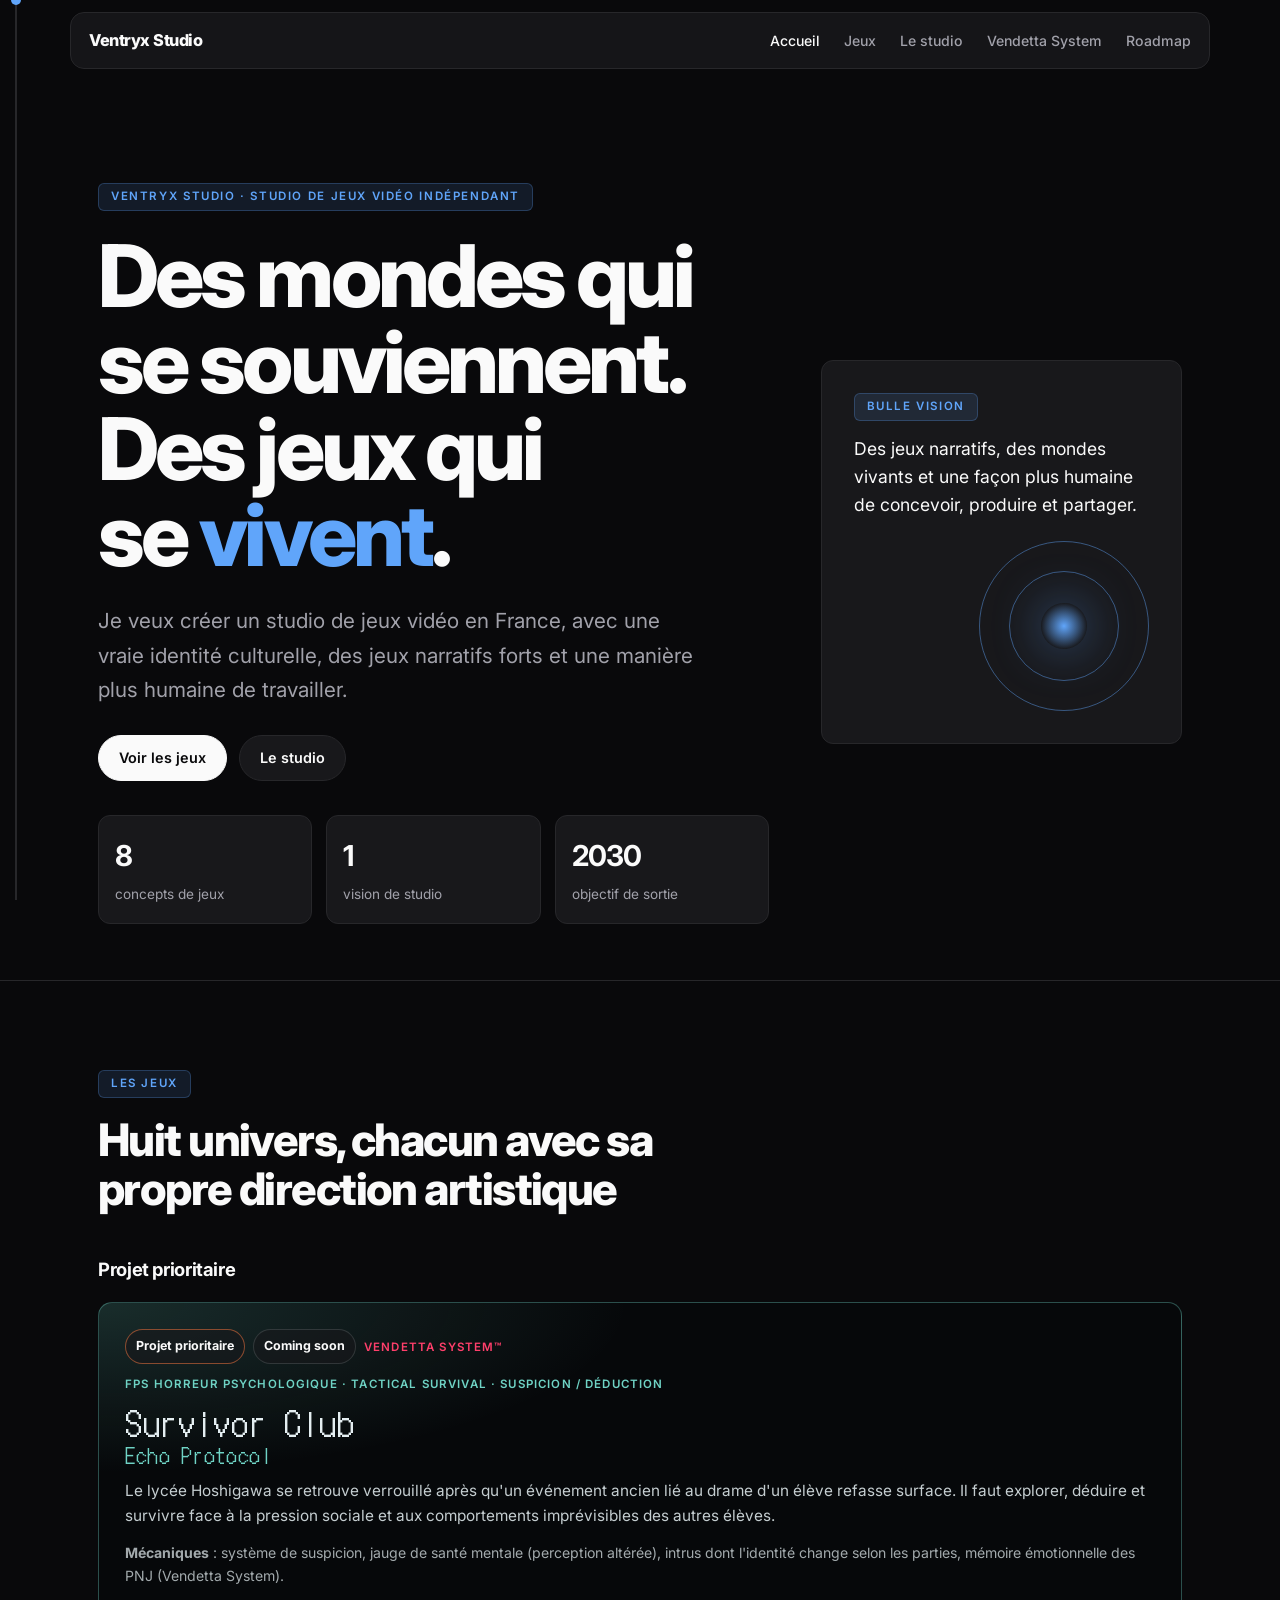
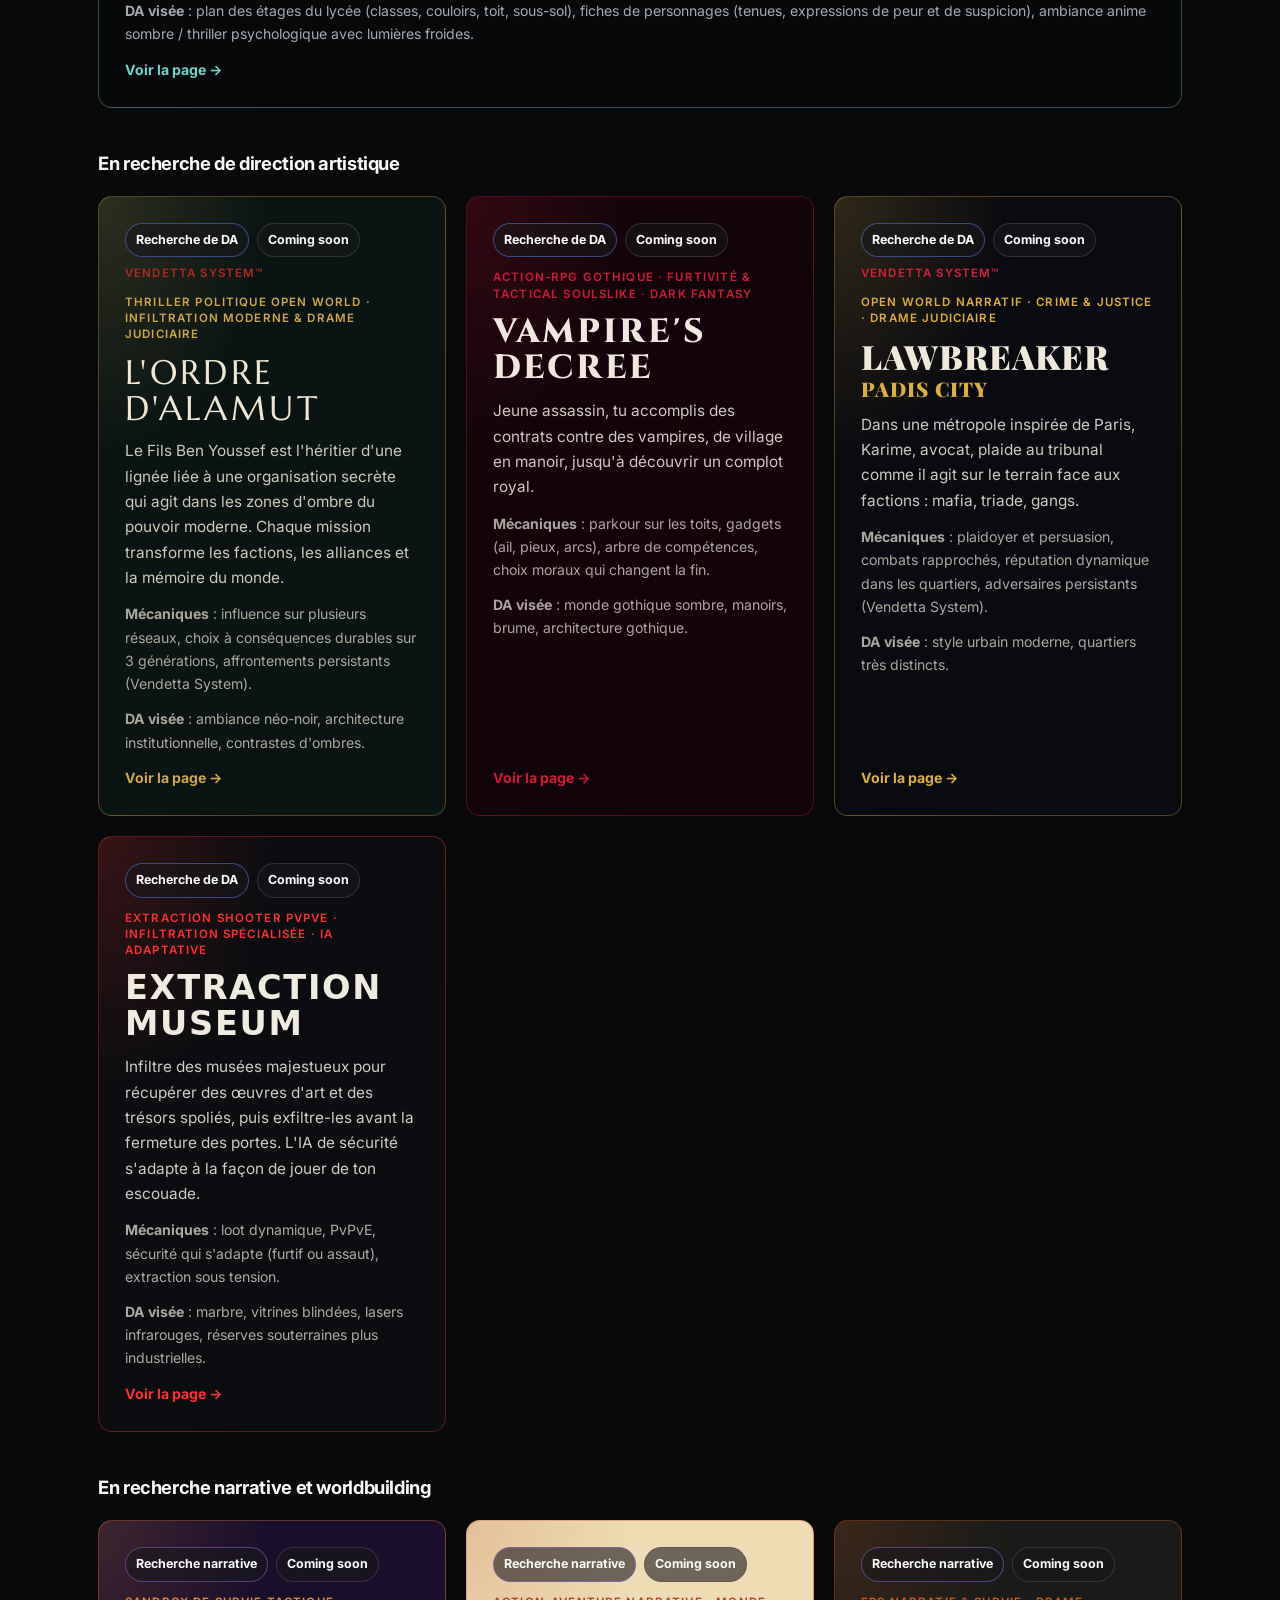
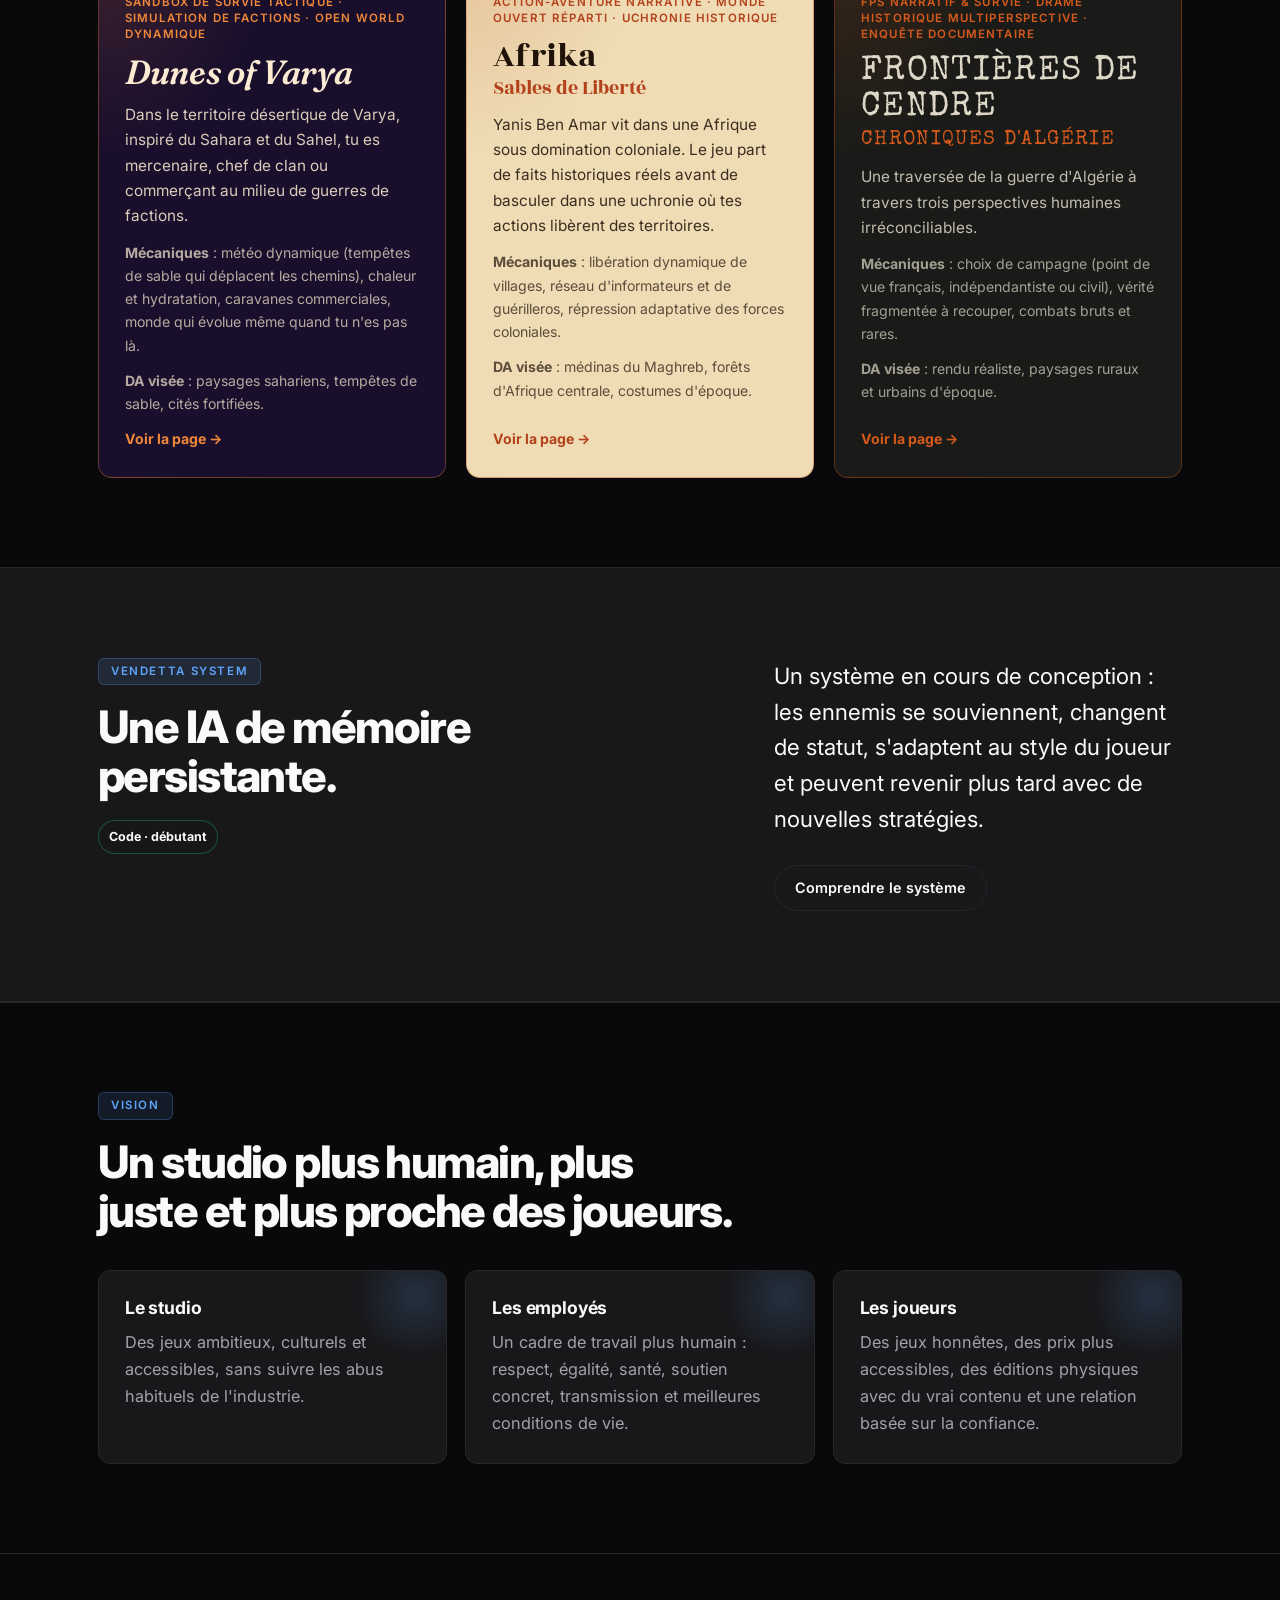
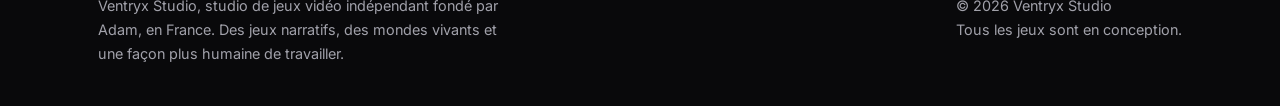
==== index.html @ 3425110d "release: v1.0.0 - Lancement initial du site Ventryx Studio" ====
<!doctype html><html><head><meta charset=utf8><meta name=viewport content="width=device-width,initial-scale=1,viewport-fit=cover"><style>:root{color-scheme:light;box-sizing:border-box;padding-top:env(safe-area-inset-top,0px);padding-bottom:env(safe-area-inset-bottom,0px)}html{scroll-padding-top:env(safe-area-inset-top,0px)}body{margin:0;padding:0;font:14px -apple-system,BlinkMacSystemFont,sans-serif;background:#fff;color:#000}img{max-width:100%}[hidden]:not([hidden=until-found i]){display:none!important}</style></head><body>
<title>Ventryx Studio</title>
<meta name="description" content="Ventryx Studio : studio de jeux vidéo indépendant, huit concepts de jeux en préparation.">
<link rel="preconnect" href="https://fonts.googleapis.com"><link rel="preconnect" href="https://fonts.gstatic.com" crossorigin>
<link rel="stylesheet" href="https://fonts.googleapis.com/css2?family=Inter:wght@400;500;600;700;800&family=Playfair+Display:ital,wght@0,900;1,900&family=Barlow:wght@400;500;600&family=Cinzel:wght@600;800&family=EB+Garamond:wght@400;500&family=Marcellus&family=Amiri:wght@400;700&family=Rozha+One&family=Work+Sans:wght@400;500;600&family=Fraunces:ital,opsz,wght@0,9..144,600;1,9..144,600&family=Manrope:wght@400;500;700&family=Special+Elite&family=Source+Serif+4:wght@400;600&family=DotGothic16&family=Zen+Kaku+Gothic+New:wght@400;500;700&family=Syncopate:wght@700&family=Instrument+Sans:wght@400;500;600&display=swap">
<link rel="stylesheet" href="style.css">
<div class="thread" aria-hidden="true"><i></i><b></b></div><div class="bubbles" aria-hidden="true"></div><div class="atmo" aria-hidden="true"></div><header class="top"><div class="wrap"><a class="brand" href="index.html">Ventryx Studio</a><nav class="nav" aria-label="Navigation"><a href="index.html" aria-current="page">Accueil</a><a href="index.html#jeux">Jeux</a><a href="studio.html">Le studio</a><a href="studio.html#vendetta">Vendetta System</a><a href="studio.html#roadmap">Roadmap</a></nav></div></header>
<main>
<section class="wrap h-hero"><div class="hh"><div><span class="eyebrow">Ventryx Studio · studio de jeux vidéo indépendant</span>
<h1>Des mondes qui se souviennent. Des jeux qui se <em>vivent</em>.</h1>
<p class="t">Je veux créer un studio de jeux vidéo en France, avec une vraie identité culturelle, des jeux narratifs forts et une manière plus humaine de travailler.</p>
<div class="btns"><a class="btn main" href="#jeux">Voir les jeux</a><a class="btn" href="studio.html">Le studio</a></div>
<div class="metrics"><div class="metric"><strong>8</strong><span>concepts de jeux</span></div><div class="metric"><strong>1</strong><span>vision de studio</span></div><div class="metric"><strong>2030</strong><span>objectif de sortie</span></div></div></div>
<aside class="panel"><span class="eyebrow lab">Bulle vision</span><q>Des jeux narratifs, des mondes vivants et une façon plus humaine de concevoir, produire et partager.</q><div class="fx" aria-hidden="true"><span class="r1"></span><span class="r2"></span><span class="core"></span></div></aside></div></section>
<section class="sec" id="jeux"><div class="wrap"><span class="eyebrow label">Les jeux</span><h2 class="h2 s">Huit univers, chacun avec sa propre direction artistique</h2>
<h3 class="grp">Projet prioritaire</h3><div class="gg one"><a class="gcard reveal" href="survivor-club.html" style="--bg:#06080a;--bg2:#11171a;--fg:#e4eef1;--mute:#7f929b;--a1:#6fd3c5;--a2:#ff3f6b;--line:color-mix(in srgb,#e4eef1 14%,transparent);--f-display:'DotGothic16',system-ui,sans-serif;--f-body:'Zen Kaku Gothic New',system-ui,sans-serif;--r:0;--bd:1px solid color-mix(in srgb,var(--a1) 35%,transparent);--tt:none;--ls:.02em;--fw:400;--fs:normal"><div class="top2"><span class="st priority">Projet prioritaire</span><span class="st">Coming soon</span><span class="tg" style="color:var(--a2)">Vendetta System™</span></div><span class="tg">FPS Horreur Psychologique · Tactical Survival · Suspicion / Déduction</span><span class="gt">Survivor Club<small>Echo Protocol</small></span><p>Le lycée Hoshigawa se retrouve verrouillé après qu&#x27;un événement ancien lié au drame d&#x27;un élève refasse surface. Il faut explorer, déduire et survivre face à la pression sociale et aux comportements imprévisibles des autres élèves.</p><p class="meta"><b>Mécaniques</b> : système de suspicion, jauge de santé mentale (perception altérée), intrus dont l&#x27;identité change selon les parties, mémoire émotionnelle des PNJ (Vendetta System).</p><p class="meta"><b>DA visée</b> : plan des étages du lycée (classes, couloirs, toit, sous-sol), fiches de personnages (tenues, expressions de peur et de suspicion), ambiance anime sombre / thriller psychologique avec lumières froides.</p><span class="go">Voir la page →</span></a></div>
<h3 class="grp">En recherche de direction artistique</h3><div class="gg"><a class="gcard reveal" href="ordre-d-alamut.html" style="--bg:#091413;--bg2:#112220;--fg:#efe7d3;--mute:#8fa7a1;--a1:#d0a64c;--a2:#b02a22;--line:color-mix(in srgb,#efe7d3 14%,transparent);--f-display:'Marcellus',Georgia,serif;--f-body:'Amiri',Georgia,serif;--r:0;--bd:0;--tt:uppercase;--ls:.1em;--fw:400;--fs:normal"><div class="top2"><span class="st search">Recherche de DA</span><span class="st">Coming soon</span><span class="tg" style="color:var(--a2)">Vendetta System™</span></div><span class="tg">Thriller politique open world · Infiltration moderne &amp; drame judiciaire</span><span class="gt">L&#x27;Ordre d&#x27;Alamut</span><p>Le Fils Ben Youssef est l&#x27;héritier d&#x27;une lignée liée à une organisation secrète qui agit dans les zones d&#x27;ombre du pouvoir moderne. Chaque mission transforme les factions, les alliances et la mémoire du monde.</p><p class="meta"><b>Mécaniques</b> : influence sur plusieurs réseaux, choix à conséquences durables sur 3 générations, affrontements persistants (Vendetta System).</p><p class="meta"><b>DA visée</b> : ambiance néo-noir, architecture institutionnelle, contrastes d&#x27;ombres.</p><span class="go">Voir la page →</span></a><a class="gcard reveal" href="vampires-decree.html" style="--bg:#12040a;--bg2:#210a14;--fg:#f1e6e0;--mute:#a58a92;--a1:#d01a35;--a2:#dcd2c2;--line:color-mix(in srgb,#f1e6e0 14%,transparent);--f-display:'Cinzel',Georgia,serif;--f-body:'EB Garamond',Georgia,serif;--r:2px;--bd:1px solid color-mix(in srgb,var(--a1) 45%,transparent);--tt:uppercase;--ls:.08em;--fw:800;--fs:normal"><div class="top2"><span class="st search">Recherche de DA</span><span class="st">Coming soon</span></div><span class="tg">Action-RPG gothique · Furtivité &amp; tactical Soulslike · Dark fantasy</span><span class="gt">Vampire&#x27;s Decree</span><p>Jeune assassin, tu accomplis des contrats contre des vampires, de village en manoir, jusqu&#x27;à découvrir un complot royal.</p><p class="meta"><b>Mécaniques</b> : parkour sur les toits, gadgets (ail, pieux, arcs), arbre de compétences, choix moraux qui changent la fin.</p><p class="meta"><b>DA visée</b> : monde gothique sombre, manoirs, brume, architecture gothique.</p><span class="go">Voir la page →</span></a><a class="gcard reveal" href="lawbreaker.html" style="--bg:#0a0b10;--bg2:#14161f;--fg:#efe9dc;--mute:#9a968c;--a1:#dcae3f;--a2:#d3213f;--line:color-mix(in srgb,#efe9dc 14%,transparent);--f-display:'Playfair Display',system-ui,sans-serif;--f-body:'Barlow',system-ui,sans-serif;--r:0;--bd:3px double color-mix(in srgb,var(--a1) 50%,transparent);--tt:uppercase;--ls:.03em;--fw:900;--fs:normal"><div class="top2"><span class="st search">Recherche de DA</span><span class="st">Coming soon</span><span class="tg" style="color:var(--a2)">Vendetta System™</span></div><span class="tg">Open world narratif · Crime &amp; justice · Drame judiciaire</span><span class="gt">Lawbreaker<small>Padis City</small></span><p>Dans une métropole inspirée de Paris, Karime, avocat, plaide au tribunal comme il agit sur le terrain face aux factions : mafia, triade, gangs.</p><p class="meta"><b>Mécaniques</b> : plaidoyer et persuasion, combats rapprochés, réputation dynamique dans les quartiers, adversaires persistants (Vendetta System).</p><p class="meta"><b>DA visée</b> : style urbain moderne, quartiers très distincts.</p><span class="go">Voir la page →</span></a><a class="gcard reveal" href="extraction-museum.html" style="--bg:#0c0d10;--bg2:#17191d;--fg:#efebe0;--mute:#8e8f8b;--a1:#ff3030;--a2:#c2a66a;--line:color-mix(in srgb,#efebe0 14%,transparent);--f-display:'Syncopate',system-ui,sans-serif;--f-body:'Instrument Sans',system-ui,sans-serif;--r:0;--bd:1px solid color-mix(in srgb,var(--a2) 55%,transparent);--tt:uppercase;--ls:.05em;--fw:700;--fs:normal"><div class="top2"><span class="st search">Recherche de DA</span><span class="st">Coming soon</span></div><span class="tg">Extraction shooter PvPvE · Infiltration spécialisée · IA adaptative</span><span class="gt">Extraction Museum</span><p>Infiltre des musées majestueux pour récupérer des œuvres d&#x27;art et des trésors spoliés, puis exfiltre-les avant la fermeture des portes. L&#x27;IA de sécurité s&#x27;adapte à la façon de jouer de ton escouade.</p><p class="meta"><b>Mécaniques</b> : loot dynamique, PvPvE, sécurité qui s&#x27;adapte (furtif ou assaut), extraction sous tension.</p><p class="meta"><b>DA visée</b> : marbre, vitrines blindées, lasers infrarouges, réserves souterraines plus industrielles.</p><span class="go">Voir la page →</span></a></div>
<h3 class="grp">En recherche narrative et worldbuilding</h3><div class="gg"><a class="gcard reveal" href="dunes-of-varya.html" style="--bg:#190e2c;--bg2:#2a1748;--fg:#fcebd2;--mute:#bda6b9;--a1:#f0883a;--a2:#ffcf6b;--line:color-mix(in srgb,#fcebd2 14%,transparent);--f-display:'Fraunces',Georgia,serif;--f-body:'Manrope',Georgia,serif;--r:26px;--bd:1px solid color-mix(in srgb,var(--a2) 28%,transparent);--tt:none;--ls:-.01em;--fw:600;--fs:italic"><div class="top2"><span class="st world">Recherche narrative</span><span class="st">Coming soon</span></div><span class="tg">Sandbox de survie tactique · Simulation de factions · Open world dynamique</span><span class="gt">Dunes of Varya</span><p>Dans le territoire désertique de Varya, inspiré du Sahara et du Sahel, tu es mercenaire, chef de clan ou commerçant au milieu de guerres de factions.</p><p class="meta"><b>Mécaniques</b> : météo dynamique (tempêtes de sable qui déplacent les chemins), chaleur et hydratation, caravanes commerciales, monde qui évolue même quand tu n&#x27;es pas là.</p><p class="meta"><b>DA visée</b> : paysages sahariens, tempêtes de sable, cités fortifiées.</p><span class="go">Voir la page →</span></a><a class="gcard reveal" href="afrika.html" style="--bg:#efdcb4;--bg2:#e2c78c;--fg:#1e1209;--mute:#5f4a2f;--a1:#b3411b;--a2:#0f4b33;--line:color-mix(in srgb,#1e1209 14%,transparent);--f-display:'Rozha One',system-ui,sans-serif;--f-body:'Work Sans',system-ui,sans-serif;--r:0;--bd:3px solid var(--fg);--tt:none;--ls:0;--fw:400;--fs:normal"><div class="top2"><span class="st world">Recherche narrative</span><span class="st">Coming soon</span></div><span class="tg">Action-aventure narrative · Monde ouvert réparti · Uchronie historique</span><span class="gt">Afrika<small>Sables de Liberté</small></span><p>Yanis Ben Amar vit dans une Afrique sous domination coloniale. Le jeu part de faits historiques réels avant de basculer dans une uchronie où tes actions libèrent des territoires.</p><p class="meta"><b>Mécaniques</b> : libération dynamique de villages, réseau d&#x27;informateurs et de guérilleros, répression adaptative des forces coloniales.</p><p class="meta"><b>DA visée</b> : médinas du Maghreb, forêts d&#x27;Afrique centrale, costumes d&#x27;époque.</p><span class="go">Voir la page →</span></a><a class="gcard reveal" href="frontieres-de-cendre.html" style="--bg:#1a1b18;--bg2:#262720;--fg:#ddd7c7;--mute:#928f7f;--a1:#d65a1c;--a2:#8f9560;--line:color-mix(in srgb,#ddd7c7 14%,transparent);--f-display:'Special Elite',Georgia,serif;--f-body:'Source Serif 4',Georgia,serif;--r:2px;--bd:1px dashed color-mix(in srgb,var(--fg) 40%,transparent);--tt:uppercase;--ls:.04em;--fw:400;--fs:normal"><div class="top2"><span class="st world">Recherche narrative</span><span class="st">Coming soon</span></div><span class="tg">FPS narratif &amp; survie · Drame historique multiperspective · Enquête documentaire</span><span class="gt">Frontières de Cendre<small>Chroniques d&#x27;Algérie</small></span><p>Une traversée de la guerre d&#x27;Algérie à travers trois perspectives humaines irréconciliables.</p><p class="meta"><b>Mécaniques</b> : choix de campagne (point de vue français, indépendantiste ou civil), vérité fragmentée à recouper, combats bruts et rares.</p><p class="meta"><b>DA visée</b> : rendu réaliste, paysages ruraux et urbains d&#x27;époque.</p><span class="go">Voir la page →</span></a></div></div></section>
<section class="sec band"><div class="wrap two"><div class="reveal"><span class="eyebrow label">Vendetta System</span><h2 class="h2 s">Une IA de mémoire persistante.</h2><p style="margin-top:18px"><span class="st code">Code · débutant</span></p></div>
<div class="reveal"><p class="lead">Un système en cours de conception : les ennemis se souviennent, changent de statut, s'adaptent au style du joueur et peuvent revenir plus tard avec de nouvelles stratégies.</p><div class="btns"><a class="btn" href="studio.html#vendetta">Comprendre le système</a></div></div></div></section>
<section class="sec"><div class="wrap"><span class="eyebrow label">Vision</span><h2 class="h2 s">Un studio plus humain, plus juste et plus proche des joueurs.</h2>
<div class="three"><article class="card reveal"><h3>Le studio</h3><p>Des jeux ambitieux, culturels et accessibles, sans suivre les abus habituels de l'industrie.</p></article>
<article class="card reveal"><h3>Les employés</h3><p>Un cadre de travail plus humain : respect, égalité, santé, soutien concret, transmission et meilleures conditions de vie.</p></article>
<article class="card reveal"><h3>Les joueurs</h3><p>Des jeux honnêtes, des prix plus accessibles, des éditions physiques avec du vrai contenu et une relation basée sur la confiance.</p></article></div></div></section>
</main><footer class="foot"><div class="wrap"><p>Ventryx Studio, studio de jeux vidéo indépendant fondé par Adam, en France. Des jeux narratifs, des mondes vivants et une façon plus humaine de travailler.</p><p>© 2026 Ventryx Studio<br>Tous les jeux sont en conception.</p></div></footer><script src="app.js"></script>
</body></html>
---- style.css ----
/* DA du studio = celle du portfolio : noir mat, Inter, cartes sobres, pastilles de statut */
:root{color-scheme:dark;--bg:#09090b;--bg2:#18181b;--fg:#fafafa;--mute:#a1a1aa;--line:#27272a;--a1:#60a5fa;--a2:#fafafa;--thread:#60a5fa;
--f-display:'Inter',system-ui,sans-serif;--f-body:'Inter',system-ui,sans-serif;--r:12px;--bd:1px solid var(--line);--tt:none;--ls:-.02em;--fw:800;--fs:normal}
*{box-sizing:border-box}
html{scroll-behavior:smooth}
body{margin:0;background:var(--bg);color:var(--fg);font:400 1.02rem/1.65 var(--f-body);-webkit-font-smoothing:antialiased;overflow-x:hidden;position:relative}
a{color:inherit;text-decoration:none}
:focus-visible{outline:2px solid var(--a1);outline-offset:3px}
.wrap{max-width:1180px;margin-inline:auto;padding-inline:clamp(22px,5vw,48px);position:relative;z-index:2}
.mono,.eyebrow{font:600 .72rem/1 'Inter',sans-serif;letter-spacing:.14em;text-transform:uppercase}
.eyebrow{display:inline-flex;padding:7px 12px;border-radius:6px;background:color-mix(in srgb,var(--a1) 12%,transparent);color:var(--a1);border:1px solid color-mix(in srgb,var(--a1) 25%,transparent);width:fit-content}
.thread{position:fixed;z-index:60;left:clamp(6px,1.2vw,16px);top:0;bottom:0;width:2px;background:var(--line);pointer-events:none}
.thread i{position:absolute;left:0;top:0;width:100%;height:var(--p,0%);background:var(--thread);box-shadow:0 0 14px var(--thread)}
.thread b{position:absolute;left:-4px;top:var(--p,0%);width:10px;height:10px;border-radius:50%;background:var(--thread);transform:translateY(-5px)}
.atmo{position:absolute;inset:0 0 auto 0;height:100vh;max-height:900px;pointer-events:none;z-index:0;overflow:hidden}
.bubbles{position:fixed;inset:0;pointer-events:none;z-index:1;overflow:hidden}
.bubble{position:absolute;bottom:-80px;border-radius:50%;background:radial-gradient(circle at 32% 28%,rgba(255,255,255,.13),rgba(255,255,255,.02) 62%,transparent 72%);border:1px solid color-mix(in srgb,var(--a1) 40%,transparent);animation:rise linear infinite;will-change:transform}
@keyframes rise{0%{transform:translate3d(0,0,0)}50%{transform:translate3d(var(--dx,20px),-60vh,0)}100%{transform:translate3d(calc(var(--dx,20px)*-.6),-125vh,0)}}
.top{position:sticky;top:env(safe-area-inset-top,0px);z-index:50;padding:12px 0}
.top .wrap{display:flex;align-items:center;justify-content:space-between;gap:16px;flex-wrap:wrap;background:color-mix(in srgb,var(--bg2) 86%,transparent);backdrop-filter:blur(12px);border:1px solid var(--line);border-radius:14px;padding:10px 18px;max-width:calc(1180px - 40px);width:calc(100% - 32px)}
.brand{font-weight:800;letter-spacing:-.03em;white-space:nowrap}
.nav{display:flex;gap:clamp(12px,2.4vw,24px);flex-wrap:wrap}
.nav a{font-size:.88rem;font-weight:500;color:var(--mute);padding-block:6px;transition:color .2s}
.nav a:hover,.nav a[aria-current]{color:var(--fg)}
.st{display:inline-flex;align-items:center;padding:6px 10px;border-radius:999px;font-weight:700;font-size:.78rem;border:1px solid var(--line);background:rgba(24,24,27,.6);color:#fafafa;white-space:nowrap}
.st.priority{border-color:rgba(216,107,60,.6)}.st.search{border-color:rgba(90,120,220,.55)}.st.world{border-color:rgba(140,100,200,.55)}.st.code{border-color:rgba(33,143,80,.5)}.st.hw{border-color:rgba(60,130,170,.55)}.st.learning{border-color:rgba(120,120,120,.55)}
.pill.cs{display:inline-flex;align-items:center;gap:8px;font:600 .7rem/1 'Inter',sans-serif;letter-spacing:.16em;text-transform:uppercase;border:1px solid var(--a1);color:var(--a1);padding:7px 12px;border-radius:999px;white-space:nowrap}
.pill.cs::before{content:"";width:7px;height:7px;border-radius:50%;background:var(--a1);animation:pulse 2s ease-in-out infinite}
@keyframes pulse{50%{opacity:.25}}
@keyframes spin{to{transform:rotate(360deg)}}
.title,.h2,.card h3{font-family:var(--f-display);text-transform:var(--tt);letter-spacing:var(--ls);font-weight:var(--fw);font-style:var(--fs);text-wrap:balance;margin:0}
.hero{display:grid;grid-template-columns:minmax(0,1.1fr) minmax(0,.9fr);gap:clamp(28px,5vw,64px);align-items:center;padding-block:clamp(36px,6vw,80px) clamp(36px,5vw,64px)}
.hero .row{display:flex;gap:10px;align-items:center;flex-wrap:wrap;margin-bottom:20px}
.genre{color:var(--mute);font-size:.92rem;margin:0 0 14px}
.title{font-size:clamp(2.5rem,7.4vw,5.6rem);line-height:.98;overflow-wrap:anywhere}
.sub{font:var(--fw) clamp(1.1rem,2.6vw,1.7rem)/1.2 var(--f-display);font-style:var(--fs);text-transform:var(--tt);letter-spacing:var(--ls);color:var(--a1);margin:14px 0 0}
.pitch{font-size:clamp(1.05rem,1.8vw,1.25rem);max-width:46ch;margin:24px 0 0;color:var(--fg)}
.btns{display:flex;gap:12px;flex-wrap:wrap;margin-top:28px}
.btn{display:inline-flex;align-items:center;min-height:46px;padding:0 20px;border-radius:999px;border:1px solid var(--line);background:var(--bg2);font-weight:600;font-size:.9rem;transition:transform .25s,border-color .25s}
.btn.main{background:var(--fg);color:var(--bg);border-color:var(--fg)}
.btn:hover{transform:translateY(-2px);border-color:var(--a1)}
.panel{position:relative;background:var(--bg2);border:var(--bd);border-radius:var(--r);padding:clamp(22px,3vw,32px);overflow:hidden;min-width:0}
.panel .lab{color:var(--a1);margin-bottom:14px;display:block}
.panel q{display:block;font-size:1.1rem;line-height:1.6;quotes:none}
.panel p{margin:16px 0 0;color:var(--mute);font-size:.92rem}
.fx{position:relative;height:170px;margin-top:22px}
.fx span{position:absolute;border-radius:50%}
.r1{inset:0 0 0 auto;width:170px;border:1px solid color-mix(in srgb,var(--a1) 45%,transparent);animation:spin 30s linear infinite}
.r2{inset:30px 30px 30px auto;width:110px;border:1px solid color-mix(in srgb,var(--a1) 45%,transparent);animation:spin 20s linear infinite reverse}
.core{inset:62px 62px 62px auto;width:46px;background:radial-gradient(circle,var(--a1),transparent 72%);box-shadow:0 0 50px color-mix(in srgb,var(--a1) 45%,transparent)}
.sec{border-top:1px solid var(--line);padding-block:clamp(44px,7vw,92px)}
.label{display:block;margin-bottom:18px}
.h2{font-size:clamp(1.6rem,4vw,2.8rem);line-height:1.1;max-width:24ch}
.lead{font-size:clamp(1.1rem,2vw,1.4rem);line-height:1.6;max-width:50ch;margin:0}
.two{display:grid;grid-template-columns:minmax(0,1.5fr) minmax(0,1fr);gap:clamp(28px,5vw,72px);align-items:start}
.box,.card{background:var(--bg2);border:var(--bd);border-radius:var(--r);padding:26px;min-width:0;position:relative;overflow:hidden}
.box h3{font:600 .7rem/1 'Inter',sans-serif;letter-spacing:.16em;text-transform:uppercase;color:var(--a1);margin:0 0 12px}
.box strong{display:block;font:var(--fw) 1.45rem/1.2 var(--f-display);font-style:var(--fs);text-transform:var(--tt);letter-spacing:var(--ls);margin-bottom:10px}
.box p,.card p{margin:0;color:var(--mute)}
.grid{display:grid;grid-template-columns:repeat(auto-fit,minmax(min(100%,250px),1fr));gap:18px;margin-top:36px}
.card h3{font-size:1.15rem;line-height:1.25;margin:0 0 10px}
.card::after{content:"";position:absolute;right:-30px;top:-34px;width:120px;height:120px;border-radius:50%;background:radial-gradient(circle,color-mix(in srgb,var(--a1) 24%,transparent),transparent 70%);transition:transform .5s,opacity .5s;opacity:.7;pointer-events:none}
.card:hover::after{transform:scale(1.6);opacity:1}
.card,.box{transition:transform .35s ease,border-color .3s,box-shadow .35s}
.card:hover{transform:translateY(-5px);border-color:var(--a1);box-shadow:0 14px 34px -14px rgba(0,0,0,.6)}
.js .reveal{opacity:0;transform:translateY(26px)}
.js .reveal.in{opacity:1;transform:none;transition:opacity .7s ease var(--d,0s),transform .7s ease var(--d,0s),border-color .3s,box-shadow .35s}
.js .reveal.in:hover{transform:translateY(-5px)}
.pillars{list-style:none;margin:36px 0 0;padding:0;display:grid;grid-template-columns:repeat(auto-fit,minmax(min(100%,420px),1fr));gap:0 56px}
.pillars li{padding-block:20px;border-top:1px solid var(--line);display:grid;grid-template-columns:auto minmax(0,1fr);gap:18px;transition:padding-left .3s}
.pillars li:hover{padding-left:10px}
.pillars li::before{content:"";width:12px;height:12px;margin-top:.5em;background:var(--a1);border-radius:3px;transition:transform .4s}
.pillars li:hover::before{transform:rotate(90deg) scale(1.3)}
.pillars b{display:block;font:var(--fw) 1.1rem/1.3 var(--f-display);font-style:var(--fs);text-transform:var(--tt);letter-spacing:var(--ls);margin-bottom:6px}
.pillars span{color:var(--mute)}
.mech{font-size:1.05rem;color:var(--mute);max-width:60ch;margin:18px 0 0}
.mech strong{color:var(--fg)}
.sw{display:flex;gap:0;border:1px solid var(--line);margin-top:30px;min-height:170px}
.sw div{flex:var(--w) 1 0;min-width:0;padding:12px;display:flex;flex-direction:column;justify-content:flex-end;gap:2px;font:600 .62rem/1.3 'Inter',sans-serif;letter-spacing:.08em;text-transform:uppercase;overflow-wrap:anywhere;transition:flex-grow .5s cubic-bezier(.2,.8,.2,1)}
.sw div:hover{flex-grow:calc(var(--w)*2.4)}
.split{margin:14px 0 0;color:var(--mute);font-size:.9rem}
.spec-type{margin-top:34px;display:flex;gap:28px;align-items:center;flex-wrap:wrap}
.spec-type .aa{font:var(--fw) clamp(3rem,8vw,5.5rem)/1 var(--f-display);font-style:var(--fs);color:var(--a1)}
.spec-type .fn{color:var(--mute);font-size:.9rem}
.chips{display:flex;gap:10px;flex-wrap:wrap;margin-top:24px}
.chips span{border:1px solid var(--line);padding:6px 14px;border-radius:999px;font-size:.88rem;transition:transform .25s,border-color .25s,background .25s}
.chips span:hover{transform:translateY(-3px);border-color:var(--a1);background:color-mix(in srgb,var(--a1) 12%,transparent)}
.soon{text-align:center;padding-block:clamp(54px,9vw,120px)}
.soon .big{font:var(--fw) clamp(2.6rem,10vw,8rem)/1 var(--f-display);font-style:var(--fs);letter-spacing:var(--ls);text-transform:uppercase;color:transparent;-webkit-text-stroke:2px var(--a1);margin:0;overflow-wrap:anywhere}
.soon p{max-width:46ch;margin:22px auto 0;color:var(--mute)}
.soon .note{max-width:60ch;margin-top:26px;padding:16px 20px;border:1px solid var(--line);border-radius:var(--r);font-size:.92rem;text-align:left}
.vtag{display:inline-block;margin-top:22px;font:600 .68rem/1 'Inter',sans-serif;letter-spacing:.14em;text-transform:uppercase;color:var(--a2);border:1px solid color-mix(in srgb,var(--a2) 50%,transparent);padding:7px 10px;border-radius:6px}
.adj{display:grid;grid-template-columns:repeat(2,minmax(0,1fr));gap:18px}
.adj a{display:flex;flex-direction:column;gap:6px;padding:26px;background:var(--bg);color:var(--fg);border:1px solid var(--a1);border-radius:var(--r);min-width:0;transition:transform .25s}
.adj a:hover{transform:translateY(-4px)}
.adj a .mono{color:var(--a1)}
.adj a strong{font:var(--fw) clamp(1.3rem,3vw,2rem)/1.15 var(--f-display);text-transform:var(--tt);letter-spacing:var(--ls);font-style:var(--fs);overflow-wrap:anywhere}
.adj a:last-child{text-align:right;align-items:flex-end}
.foot{border-top:1px solid var(--line);padding-block:40px;color:var(--mute);font-size:.9rem;position:relative;z-index:2}
.foot .wrap{display:flex;gap:24px;justify-content:space-between;flex-wrap:wrap}
.foot p{margin:0;max-width:46ch}
/* accueil + studio */
.h-hero{padding-block:clamp(48px,8vw,100px) clamp(30px,5vw,56px)}
.hh{display:grid;grid-template-columns:minmax(0,1.3fr) minmax(0,.7fr);gap:clamp(24px,4vw,56px);align-items:center}
.h-hero h1,.studio-hero h1{font:800 clamp(2.2rem,6.8vw,5.4rem)/1 'Inter',sans-serif;letter-spacing:-.045em;margin:22px 0 0;text-wrap:balance;max-width:16ch}
.h-hero h1 em{font-style:normal;color:var(--a1)}
.h-hero p.t,.studio-hero p.t{font-size:clamp(1.05rem,1.9vw,1.3rem);max-width:46ch;margin:26px 0 0;color:var(--mute)}
.metrics{display:grid;grid-template-columns:repeat(3,minmax(0,1fr));gap:14px;margin-top:34px}
.metric{background:var(--bg2);border:1px solid var(--line);border-radius:12px;padding:16px;transition:transform .3s,border-color .3s}
.metric:hover{transform:translateY(-4px);border-color:#3f3f46}
.metric strong{display:block;font-size:1.8rem;letter-spacing:-.03em}
.metric span{color:var(--mute);font-size:.85rem}
.gg{display:grid;grid-template-columns:repeat(auto-fit,minmax(min(100%,330px),1fr));gap:20px;margin-top:22px}
.gg.one{grid-template-columns:minmax(0,1fr)}
.grp{margin:44px 0 0;font:700 1.15rem 'Inter',sans-serif;letter-spacing:-.02em}
.gcard{position:relative;display:flex;flex-direction:column;gap:12px;padding:26px;background:radial-gradient(70% 60% at 0 0,color-mix(in srgb,var(--a1) 18%,transparent),transparent 70%),var(--bg);color:var(--fg);border:1px solid color-mix(in srgb,var(--a1) 35%,transparent);border-radius:14px;overflow:hidden;min-width:0;transition:transform .3s,border-color .3s,box-shadow .3s}
.gcard:hover{transform:translateY(-6px);border-color:var(--a1);box-shadow:0 16px 40px -16px color-mix(in srgb,var(--a1) 50%,transparent)}
.gcard .gt{font:var(--fw) clamp(1.5rem,3vw,2.1rem)/1.08 var(--f-display);font-style:var(--fs);text-transform:var(--tt);letter-spacing:var(--ls);overflow-wrap:anywhere}
.gcard .gt small{display:block;font-size:.6em;color:var(--a1);margin-top:4px}
.gcard .tg{font:600 .72rem/1.4 'Inter',sans-serif;letter-spacing:.1em;text-transform:uppercase;color:var(--a1)}
.gcard p{margin:0;color:var(--fg);opacity:.86;font-size:.96rem}
.gcard .meta{font-size:.88rem;opacity:.7}
.gcard .meta b{opacity:1;color:var(--fg)}
.gcard .go{margin-top:auto;font-weight:700;font-size:.88rem;color:var(--a1);transition:letter-spacing .3s}
.gcard:hover .go{letter-spacing:.06em}
.gcard .top2{display:flex;gap:8px;flex-wrap:wrap;align-items:center}
.band{background:var(--bg2);border-block:1px solid var(--line)}
.h2.s,.sec .h2.s{font-family:'Inter',sans-serif;font-weight:800;letter-spacing:-.035em;text-transform:none;font-style:normal}
.three{display:grid;grid-template-columns:repeat(auto-fit,minmax(min(100%,270px),1fr));gap:18px;margin-top:34px}
.three .card h3{font:700 1.1rem/1.25 'Inter',sans-serif;letter-spacing:-.01em;text-transform:none;font-style:normal}
.tl{list-style:none;margin:36px 0 0;padding:0;display:grid;gap:12px}
.tl li{display:grid;grid-template-columns:minmax(90px,150px) minmax(0,1fr);gap:20px;padding:20px 22px;border:1px solid var(--line);border-radius:12px;background:var(--bg2);transition:border-color .3s,transform .3s}
.tl li:hover{border-color:var(--a1);transform:translateX(6px)}
.tl li.now{border-color:var(--a1)}
.tl h3{font:700 1.1rem/1.2 'Inter',sans-serif;margin:0 0 6px;letter-spacing:-.01em}
.tl p{margin:0;color:var(--mute)}
.tl .y{font:800 1.6rem/1 'Inter',sans-serif;color:var(--a1);letter-spacing:-.03em}
.list{list-style:none;padding:0;margin:18px 0 0;display:grid;gap:10px}
.list li{padding:12px 14px;border:1px solid var(--line);border-radius:8px;color:var(--mute);font-size:.95rem}
.vgrid{display:grid;grid-template-columns:repeat(auto-fit,minmax(min(100%,300px),1fr));gap:18px;margin-top:28px}
.studio-hero{padding-block:clamp(48px,8vw,100px) clamp(30px,5vw,52px)}
@media (max-width:860px){
 .hero,.two,.hh{grid-template-columns:minmax(0,1fr)}
 .tl li{grid-template-columns:minmax(0,1fr);gap:6px}
 .adj{grid-template-columns:minmax(0,1fr)}.adj a:last-child{text-align:left;align-items:flex-start}
 .metrics{grid-template-columns:minmax(0,1fr)}
 .sw{flex-direction:column;min-height:0}.sw div{flex:none;min-height:56px;flex-direction:row;align-items:center;justify-content:space-between}.sw div:hover{flex-grow:0}
}
@media (prefers-reduced-motion:reduce){*,*::before,*::after{animation:none!important;transition:none!important;scroll-behavior:auto!important}.bubbles{display:none}.js .reveal{opacity:1;transform:none}}
.t-survivor-club .bubbles{display:none}
.t-afrika .bubble{border-color:rgba(30,18,9,.35);background:radial-gradient(circle at 32% 28%,rgba(255,255,255,.35),transparent 70%)}
.t-dunes-of-varya .bubble,.t-frontieres-de-cendre .bubble{border:0;width:5px!important;height:5px!important;background:var(--a1);opacity:.5}
.t-survivor-club{--bg:#06080a;--bg2:#11171a;--fg:#e4eef1;--mute:#7f929b;--a1:#6fd3c5;--a2:#ff3f6b;--line:color-mix(in srgb,#e4eef1 14%,transparent);--f-display:'DotGothic16',system-ui,sans-serif;--f-body:'Zen Kaku Gothic New',system-ui,sans-serif;--r:0;--bd:1px solid color-mix(in srgb,var(--a1) 35%,transparent);--tt:none;--ls:.02em;--fw:400;--fs:normal}

.t-survivor-club .title{text-shadow:3px 0 var(--a2),-3px 0 var(--a1);animation:glitch 4.5s steps(1) infinite}
@keyframes glitch{0%,92%,100%{text-shadow:3px 0 var(--a2),-3px 0 var(--a1);transform:none}93%{text-shadow:-7px 0 var(--a2),7px 0 var(--a1);transform:translateX(3px)}95%{text-shadow:6px 2px var(--a2),-6px -2px var(--a1);transform:translateX(-4px)}97%{transform:none}}
.t-survivor-club::after{content:"";position:fixed;inset:0;pointer-events:none;z-index:40;background:repeating-linear-gradient(0deg,rgba(255,255,255,.03) 0 1px,transparent 1px 3px)}
.t-survivor-club .atmo{background-image:url("data:image/svg+xml;utf8,<svg xmlns='http://www.w3.org/2000/svg' width='220' height='220'><filter id='n'><feTurbulence type='fractalNoise' baseFrequency='.6' numOctaves='3'/><feColorMatrix values='0 0 0 0 .5 0 0 0 0 .55 0 0 0 0 .55 0 0 0 .55 0'/></filter><rect width='220' height='220' filter='url(%23n)'/></svg>");background-color:#06080a;opacity:.5}
.t-survivor-club .atmo::before{content:"";position:absolute;left:0;right:0;top:0;height:36vh;background:linear-gradient(180deg,rgba(111,211,197,.22),transparent);animation:tube 5s steps(1) infinite}
@keyframes tube{0%,100%{opacity:1}6%{opacity:.2}8%{opacity:1}42%{opacity:.9}44%{opacity:.1}46%{opacity:1}70%{opacity:.6}}
.t-survivor-club .card{background-image:repeating-linear-gradient(0deg,rgba(111,211,197,.035) 0 1px,transparent 1px 4px)}
.t-survivor-club .fx{display:none}
.cctv{position:relative;min-height:230px;border:1px solid var(--a1);background:linear-gradient(180deg,#0b1210,#05080a);overflow:hidden;margin-top:6px}
.cctv::before{content:"";position:absolute;left:0;right:0;height:34px;background:linear-gradient(180deg,transparent,rgba(255,255,255,.1),transparent);animation:track 5s linear infinite}
@keyframes track{from{top:-40px}to{top:100%}}
.cctv .cam,.cctv .rec,.cctv .ts{position:absolute;font:400 .85rem var(--f-display);letter-spacing:.12em;color:var(--fg)}
.cctv .cam{left:14px;top:12px}.cctv .rec{right:14px;top:12px;color:var(--a2)}.cctv .rec::before{content:"● ";animation:blink 1.2s steps(1) infinite}
.cctv .ts{left:14px;bottom:12px;color:var(--mute)}
@keyframes blink{50%{opacity:0}}
.exit{position:absolute;right:18px;bottom:16px;border:2px solid var(--a1);color:var(--a1);padding:6px 14px;font:400 1.5rem var(--f-display);letter-spacing:.2em;text-shadow:0 0 12px var(--a1);box-shadow:0 0 18px rgba(111,211,197,.35),inset 0 0 12px rgba(111,211,197,.25);animation:tube 6s steps(1) infinite}
.t-ordre-d-alamut{--bg:#091413;--bg2:#112220;--fg:#efe7d3;--mute:#8fa7a1;--a1:#d0a64c;--a2:#b02a22;--line:color-mix(in srgb,#efe7d3 14%,transparent);--f-display:'Marcellus',Georgia,serif;--f-body:'Amiri',Georgia,serif;--r:0;--bd:0;--tt:uppercase;--ls:.1em;--fw:400;--fs:normal}

.t-ordre-d-alamut .card,.t-ordre-d-alamut .box{clip-path:polygon(16px 0,calc(100% - 16px) 0,100% 16px,100% calc(100% - 16px),calc(100% - 16px) 100%,16px 100%,0 calc(100% - 16px),0 16px);box-shadow:inset 0 0 0 1px color-mix(in srgb,var(--a1) 55%,transparent)}
.t-ordre-d-alamut .atmo{background:linear-gradient(rgba(143,163,173,.05) 1px,transparent 1px) 0 0/100% 56px,linear-gradient(90deg,rgba(143,163,173,.05) 1px,transparent 1px) 0 0/56px 100%,radial-gradient(60% 50% at 20% 0,rgba(208,166,76,.14),transparent 70%)}
.t-ordre-d-alamut .r1,.t-ordre-d-alamut .r2{border-radius:0;animation:spin 24s linear infinite}.t-ordre-d-alamut .r2{animation-direction:reverse;transform:rotate(45deg)}
.t-ordre-d-alamut .core{border-radius:0;transform:rotate(45deg)}
.t-vampires-decree{--bg:#12040a;--bg2:#210a14;--fg:#f1e6e0;--mute:#a58a92;--a1:#d01a35;--a2:#dcd2c2;--line:color-mix(in srgb,#f1e6e0 14%,transparent);--f-display:'Cinzel',Georgia,serif;--f-body:'EB Garamond',Georgia,serif;--r:2px;--bd:1px solid color-mix(in srgb,var(--a1) 45%,transparent);--tt:uppercase;--ls:.08em;--fw:800;--fs:normal}

.t-vampires-decree .atmo{background:radial-gradient(70% 60% at 50% 110%,rgba(208,26,53,.22),transparent 70%)}
.t-vampires-decree .atmo::before,.t-vampires-decree .atmo::after{content:"";position:absolute;width:70vw;height:46vh;border-radius:50%;filter:blur(70px);background:rgba(220,210,194,.07);animation:fog 26s ease-in-out infinite alternate}
.t-vampires-decree .atmo::before{top:6%;left:-20%}.t-vampires-decree .atmo::after{top:30%;right:-25%;animation-duration:34s;animation-direction:alternate-reverse}
@keyframes fog{to{transform:translateX(24vw)}}
.t-vampires-decree .r1,.t-vampires-decree .r2{border-color:var(--a1)}
.t-lawbreaker{--bg:#0a0b10;--bg2:#14161f;--fg:#efe9dc;--mute:#9a968c;--a1:#dcae3f;--a2:#d3213f;--line:color-mix(in srgb,#efe9dc 14%,transparent);--f-display:'Playfair Display',system-ui,sans-serif;--f-body:'Barlow',system-ui,sans-serif;--r:0;--bd:3px double color-mix(in srgb,var(--a1) 50%,transparent);--tt:uppercase;--ls:.03em;--fw:900;--fs:normal}

.t-lawbreaker .atmo{background:repeating-linear-gradient(172deg,transparent 0 46px,rgba(220,174,63,.05) 46px 52px),radial-gradient(60% 50% at 85% 0,rgba(220,174,63,.14),transparent 70%)}
.t-extraction-museum{--bg:#0c0d10;--bg2:#17191d;--fg:#efebe0;--mute:#8e8f8b;--a1:#ff3030;--a2:#c2a66a;--line:color-mix(in srgb,#efebe0 14%,transparent);--f-display:'Syncopate',system-ui,sans-serif;--f-body:'Instrument Sans',system-ui,sans-serif;--r:0;--bd:1px solid color-mix(in srgb,var(--a2) 55%,transparent);--tt:uppercase;--ls:.05em;--fw:700;--fs:normal}

.t-extraction-museum .title{font-size:clamp(1.9rem,5.4vw,4.4rem)}
.t-extraction-museum .card h3::after{content:"";display:block;width:34px;height:2px;background:var(--a1);margin-top:12px}
.t-extraction-museum .atmo{background:radial-gradient(50% 40% at 50% 0,rgba(239,235,224,.08),transparent 70%)}
.t-extraction-museum .atmo::before,.t-extraction-museum .atmo::after{content:"";position:absolute;left:-10%;right:-10%;height:2px;background:linear-gradient(90deg,transparent,var(--a1),transparent);box-shadow:0 0 14px var(--a1);opacity:.7;top:18%;transform:rotate(-8deg);animation:laser 9s ease-in-out infinite alternate}
.t-extraction-museum .atmo::after{top:48%;transform:rotate(6deg);animation-duration:13s;animation-direction:alternate-reverse}
@keyframes laser{to{top:70%}}
.t-extraction-museum .r1,.t-extraction-museum .r2{border-radius:0}
.t-dunes-of-varya{--bg:#190e2c;--bg2:#2a1748;--fg:#fcebd2;--mute:#bda6b9;--a1:#f0883a;--a2:#ffcf6b;--line:color-mix(in srgb,#fcebd2 14%,transparent);--f-display:'Fraunces',Georgia,serif;--f-body:'Manrope',Georgia,serif;--r:26px;--bd:1px solid color-mix(in srgb,var(--a2) 28%,transparent);--tt:none;--ls:-.01em;--fw:600;--fs:italic}

.t-dunes-of-varya .atmo{background:linear-gradient(180deg,rgba(42,23,72,0) 0,rgba(240,136,58,.16) 70%,rgba(255,207,107,.1) 100%),radial-gradient(50% 40% at 75% 0,rgba(255,207,107,.22),transparent 70%)}
.t-dunes-of-varya .r1,.t-dunes-of-varya .r2{border-style:dotted;border-width:2px;animation:spin 50s linear infinite}
.t-afrika{--bg:#efdcb4;--bg2:#e2c78c;--fg:#1e1209;--mute:#5f4a2f;--a1:#b3411b;--a2:#0f4b33;--line:color-mix(in srgb,#1e1209 14%,transparent);--f-display:'Rozha One',system-ui,sans-serif;--f-body:'Work Sans',system-ui,sans-serif;--r:0;--bd:3px solid var(--fg);--tt:none;--ls:0;--fw:400;--fs:normal}

.t-afrika .card,.t-afrika .box,.t-afrika .panel{box-shadow:7px 7px 0 var(--a1)}
.t-afrika .atmo{background:radial-gradient(60% 55% at 78% 0,rgba(214,162,31,.45),transparent 70%),radial-gradient(40% 40% at 0 100%,rgba(179,65,27,.18),transparent 70%)}
.t-afrika .pill.cs{color:var(--bg);background:var(--fg);border-color:var(--fg)}
.t-afrika .r1,.t-afrika .r2{border-style:dashed;animation:spin 40s linear infinite}
.t-frontieres-de-cendre{--bg:#1a1b18;--bg2:#262720;--fg:#ddd7c7;--mute:#928f7f;--a1:#d65a1c;--a2:#8f9560;--line:color-mix(in srgb,#ddd7c7 14%,transparent);--f-display:'Special Elite',Georgia,serif;--f-body:'Source Serif 4',Georgia,serif;--r:2px;--bd:1px dashed color-mix(in srgb,var(--fg) 40%,transparent);--tt:uppercase;--ls:.04em;--fw:400;--fs:normal}

.t-frontieres-de-cendre::after{content:"";position:fixed;inset:0;pointer-events:none;opacity:.1;z-index:40;background-image:url("data:image/svg+xml;utf8,<svg xmlns='http://www.w3.org/2000/svg' width='160' height='160'><filter id='n'><feTurbulence type='fractalNoise' baseFrequency='.9' numOctaves='2'/></filter><rect width='160' height='160' filter='url(%23n)'/></svg>")}
.t-frontieres-de-cendre .atmo{background:radial-gradient(60% 50% at 50% 0,rgba(221,215,199,.07),transparent 70%)}
.t-frontieres-de-cendre .stamp{position:absolute;right:18px;top:18px;transform:rotate(-7deg);border:3px solid var(--a1);color:var(--a1);padding:6px 12px;font:400 1rem var(--f-display);letter-spacing:.12em;opacity:.85}
.t-frontieres-de-cendre .coord{font:400 .8rem var(--f-display);letter-spacing:.1em;color:var(--mute);margin-top:14px}
.t-frontieres-de-cendre .r1,.t-frontieres-de-cendre .r2{border-style:dashed;animation:spin 60s linear infinite}
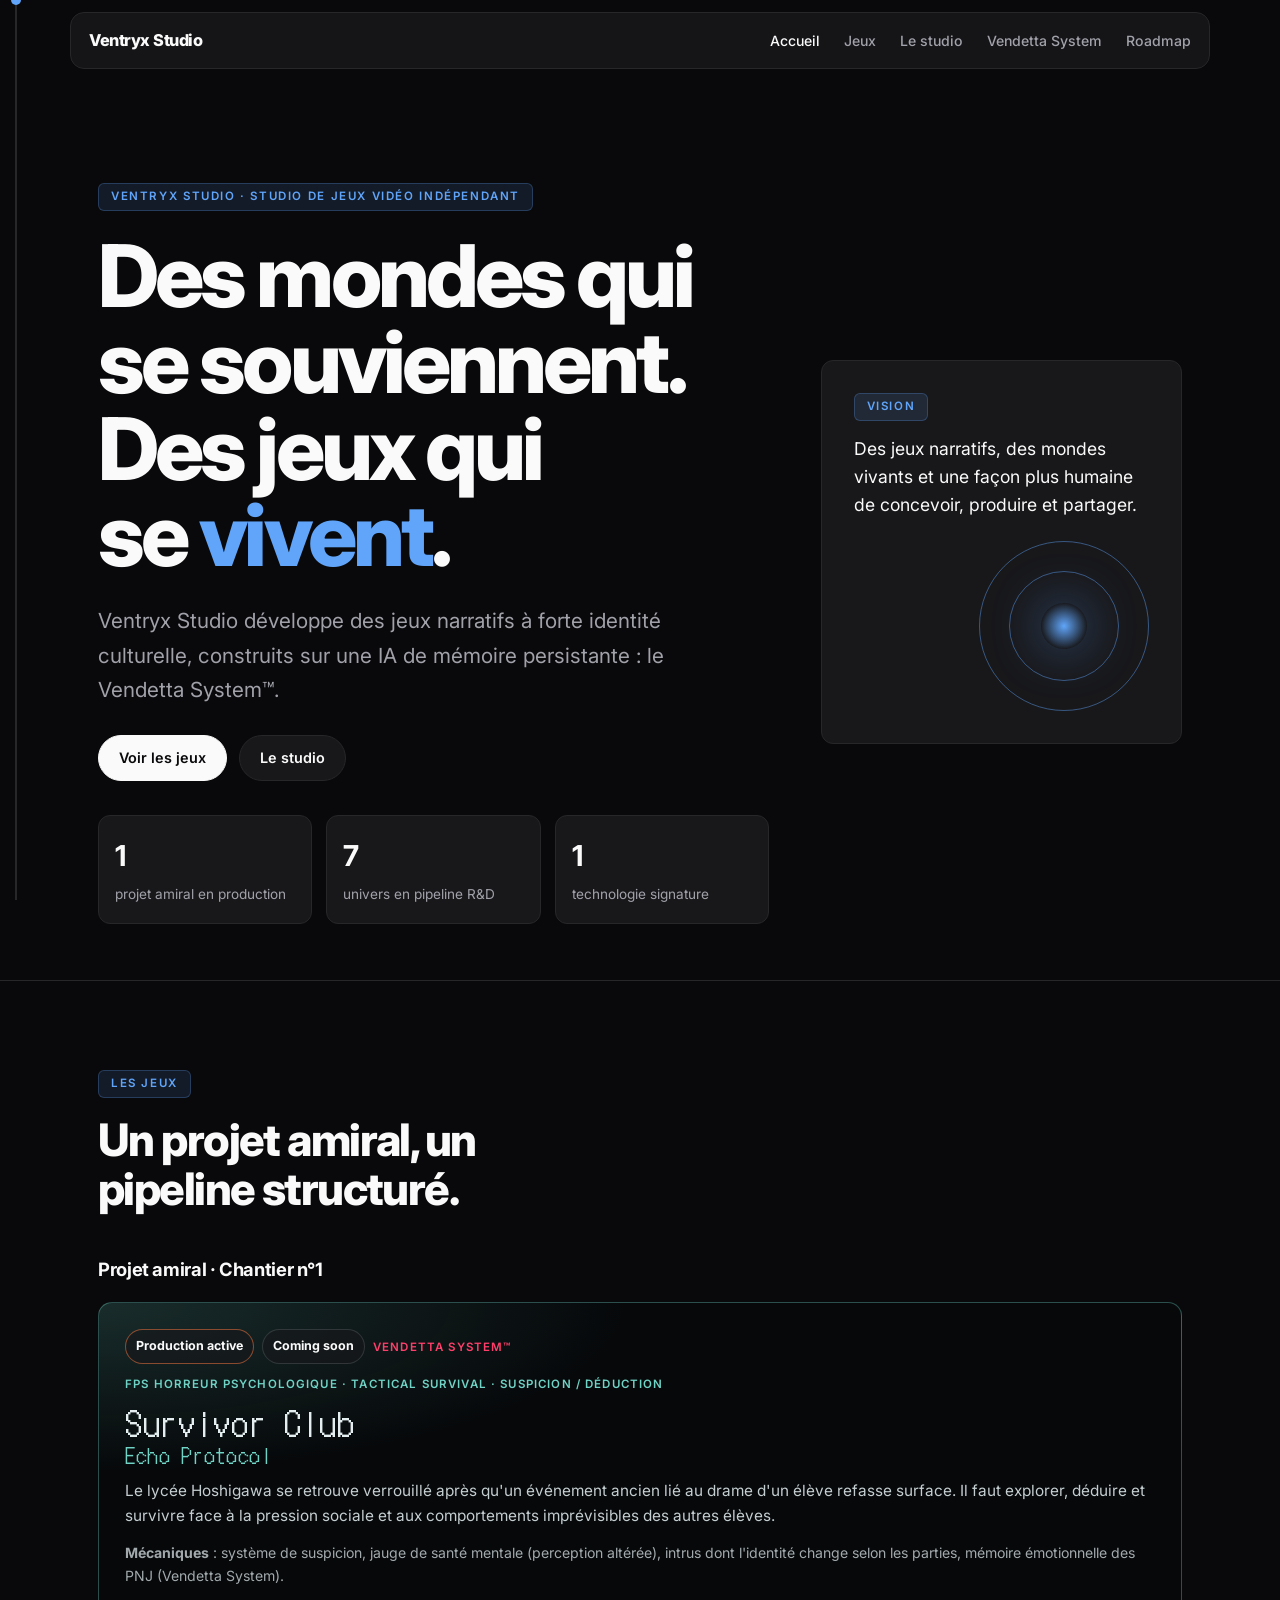
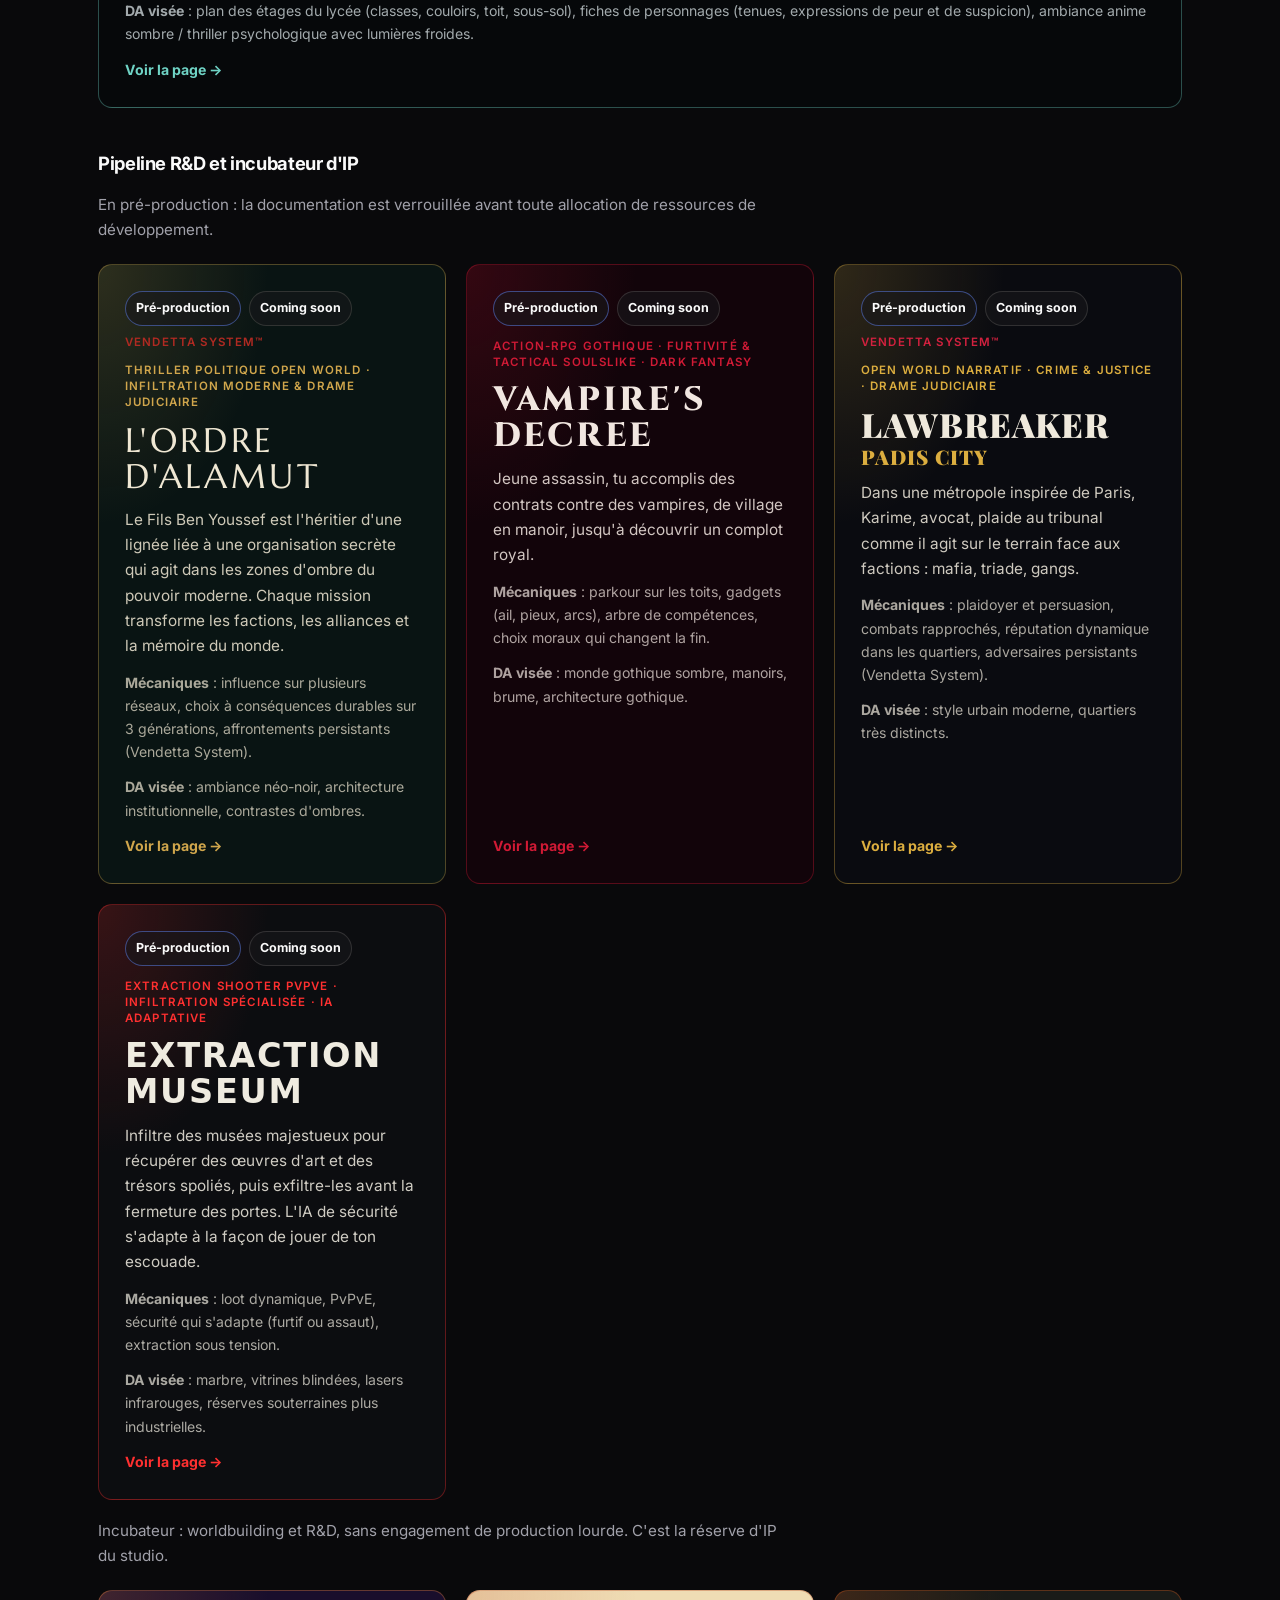
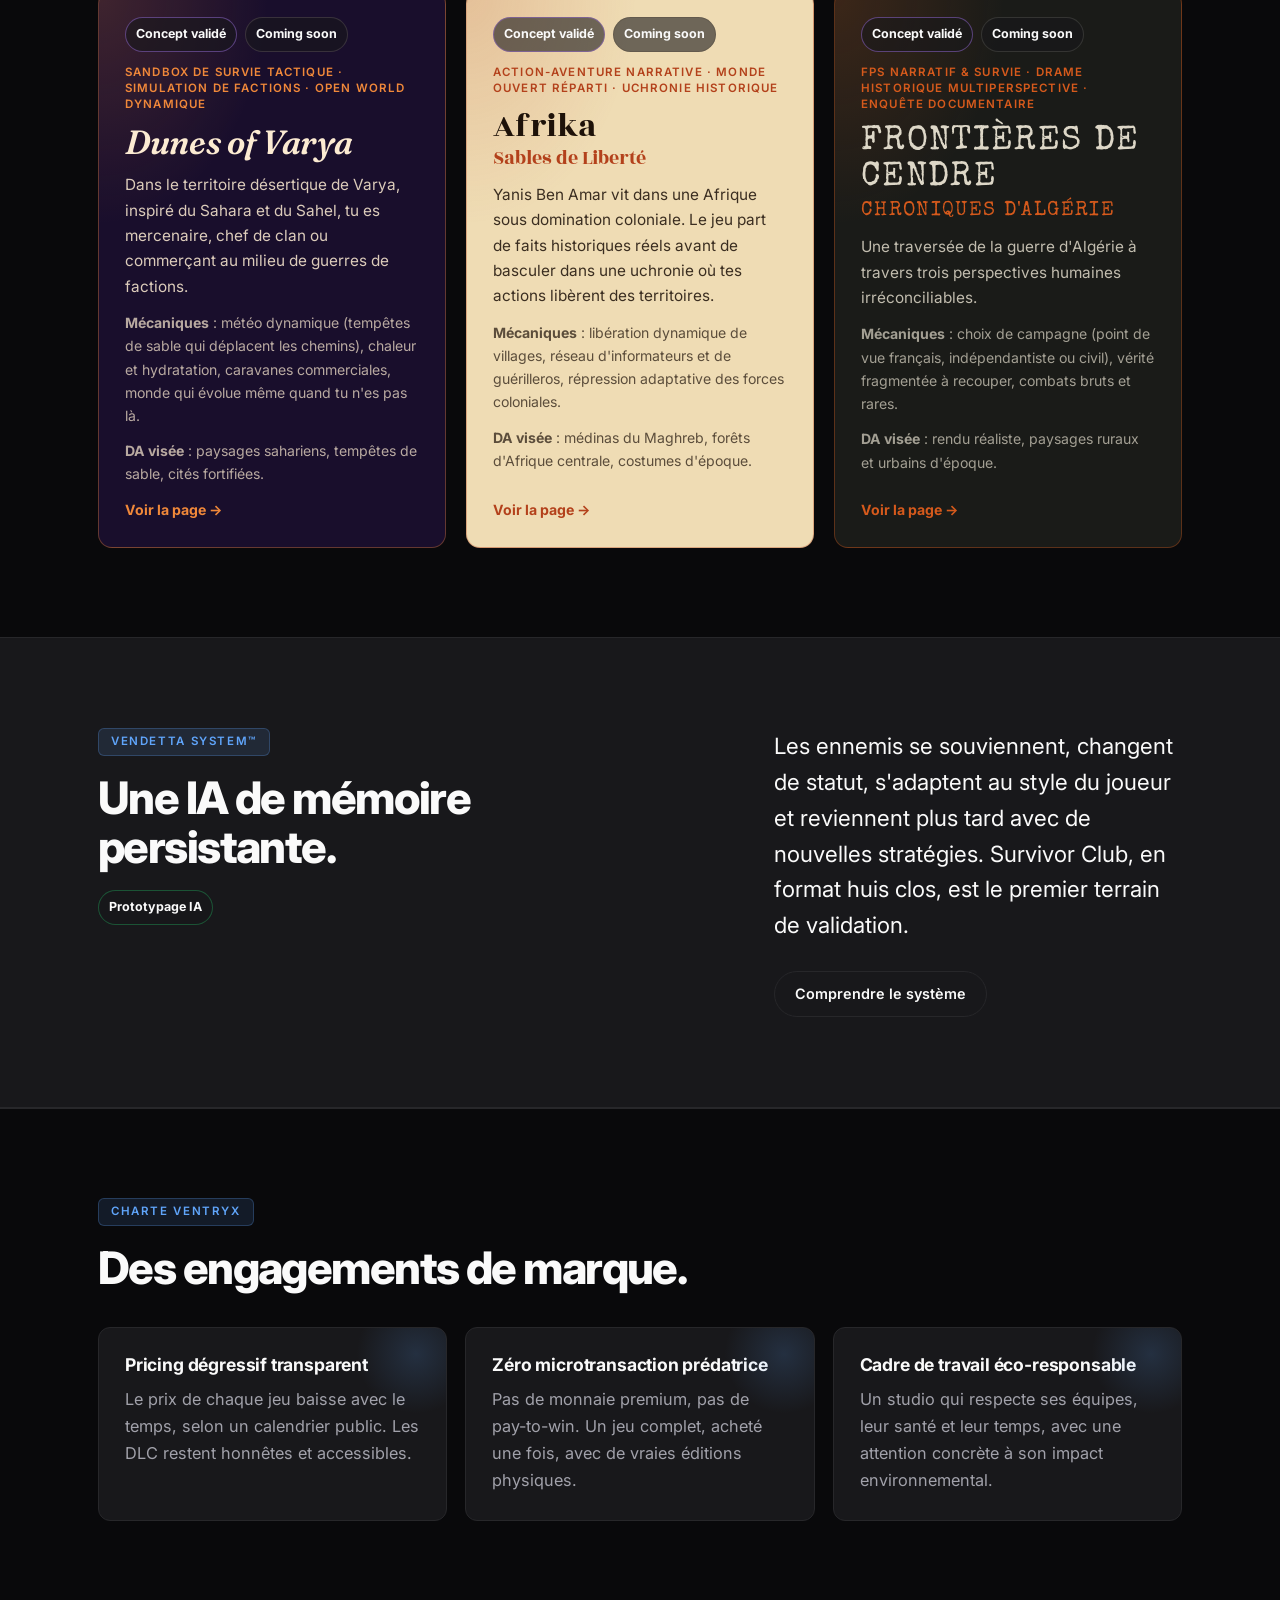
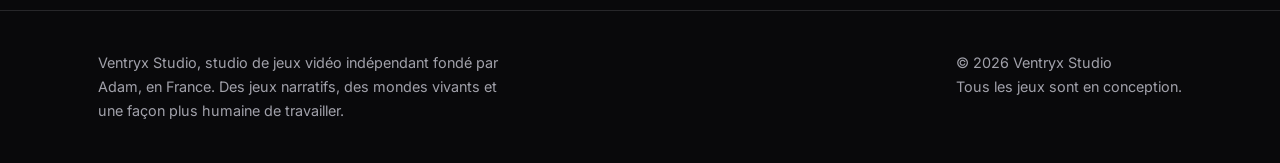
==== commit 08d30823: "release: v2.0.0 - Lancement V2 Ventryx Studio" ====
--- a/index.html
+++ b/index.html
@@ -1,6 +1,6 @@
 <!doctype html><html><head><meta charset=utf8><meta name=viewport content="width=device-width,initial-scale=1,viewport-fit=cover"><style>:root{color-scheme:light;box-sizing:border-box;padding-top:env(safe-area-inset-top,0px);padding-bottom:env(safe-area-inset-bottom,0px)}html{scroll-padding-top:env(safe-area-inset-top,0px)}body{margin:0;padding:0;font:14px -apple-system,BlinkMacSystemFont,sans-serif;background:#fff;color:#000}img{max-width:100%}[hidden]:not([hidden=until-found i]){display:none!important}</style></head><body>
 <title>Ventryx Studio</title>
-<meta name="description" content="Ventryx Studio : studio de jeux vidéo indépendant, huit concepts de jeux en préparation.">
+<meta name="description" content="Ventryx Studio : studio de jeux vidéo indépendant. Un projet amiral, un pipeline de sept univers.">
 <link rel="preconnect" href="https://fonts.googleapis.com"><link rel="preconnect" href="https://fonts.gstatic.com" crossorigin>
 <link rel="stylesheet" href="https://fonts.googleapis.com/css2?family=Inter:wght@400;500;600;700;800&family=Playfair+Display:ital,wght@0,900;1,900&family=Barlow:wght@400;500;600&family=Cinzel:wght@600;800&family=EB+Garamond:wght@400;500&family=Marcellus&family=Amiri:wght@400;700&family=Rozha+One&family=Work+Sans:wght@400;500;600&family=Fraunces:ital,opsz,wght@0,9..144,600;1,9..144,600&family=Manrope:wght@400;500;700&family=Special+Elite&family=Source+Serif+4:wght@400;600&family=DotGothic16&family=Zen+Kaku+Gothic+New:wght@400;500;700&family=Syncopate:wght@700&family=Instrument+Sans:wght@400;500;600&display=swap">
 <link rel="stylesheet" href="style.css">
@@ -8,19 +8,18 @@
 <main>
 <section class="wrap h-hero"><div class="hh"><div><span class="eyebrow">Ventryx Studio · studio de jeux vidéo indépendant</span>
 <h1>Des mondes qui se souviennent. Des jeux qui se <em>vivent</em>.</h1>
-<p class="t">Je veux créer un studio de jeux vidéo en France, avec une vraie identité culturelle, des jeux narratifs forts et une manière plus humaine de travailler.</p>
+<p class="t">Ventryx Studio développe des jeux narratifs à forte identité culturelle, construits sur une IA de mémoire persistante : le Vendetta System™.</p>
 <div class="btns"><a class="btn main" href="#jeux">Voir les jeux</a><a class="btn" href="studio.html">Le studio</a></div>
-<div class="metrics"><div class="metric"><strong>8</strong><span>concepts de jeux</span></div><div class="metric"><strong>1</strong><span>vision de studio</span></div><div class="metric"><strong>2030</strong><span>objectif de sortie</span></div></div></div>
-<aside class="panel"><span class="eyebrow lab">Bulle vision</span><q>Des jeux narratifs, des mondes vivants et une façon plus humaine de concevoir, produire et partager.</q><div class="fx" aria-hidden="true"><span class="r1"></span><span class="r2"></span><span class="core"></span></div></aside></div></section>
-<section class="sec" id="jeux"><div class="wrap"><span class="eyebrow label">Les jeux</span><h2 class="h2 s">Huit univers, chacun avec sa propre direction artistique</h2>
-<h3 class="grp">Projet prioritaire</h3><div class="gg one"><a class="gcard reveal" href="survivor-club.html" style="--bg:#06080a;--bg2:#11171a;--fg:#e4eef1;--mute:#7f929b;--a1:#6fd3c5;--a2:#ff3f6b;--line:color-mix(in srgb,#e4eef1 14%,transparent);--f-display:'DotGothic16',system-ui,sans-serif;--f-body:'Zen Kaku Gothic New',system-ui,sans-serif;--r:0;--bd:1px solid color-mix(in srgb,var(--a1) 35%,transparent);--tt:none;--ls:.02em;--fw:400;--fs:normal"><div class="top2"><span class="st priority">Projet prioritaire</span><span class="st">Coming soon</span><span class="tg" style="color:var(--a2)">Vendetta System™</span></div><span class="tg">FPS Horreur Psychologique · Tactical Survival · Suspicion / Déduction</span><span class="gt">Survivor Club<small>Echo Protocol</small></span><p>Le lycée Hoshigawa se retrouve verrouillé après qu&#x27;un événement ancien lié au drame d&#x27;un élève refasse surface. Il faut explorer, déduire et survivre face à la pression sociale et aux comportements imprévisibles des autres élèves.</p><p class="meta"><b>Mécaniques</b> : système de suspicion, jauge de santé mentale (perception altérée), intrus dont l&#x27;identité change selon les parties, mémoire émotionnelle des PNJ (Vendetta System).</p><p class="meta"><b>DA visée</b> : plan des étages du lycée (classes, couloirs, toit, sous-sol), fiches de personnages (tenues, expressions de peur et de suspicion), ambiance anime sombre / thriller psychologique avec lumières froides.</p><span class="go">Voir la page →</span></a></div>
-<h3 class="grp">En recherche de direction artistique</h3><div class="gg"><a class="gcard reveal" href="ordre-d-alamut.html" style="--bg:#091413;--bg2:#112220;--fg:#efe7d3;--mute:#8fa7a1;--a1:#d0a64c;--a2:#b02a22;--line:color-mix(in srgb,#efe7d3 14%,transparent);--f-display:'Marcellus',Georgia,serif;--f-body:'Amiri',Georgia,serif;--r:0;--bd:0;--tt:uppercase;--ls:.1em;--fw:400;--fs:normal"><div class="top2"><span class="st search">Recherche de DA</span><span class="st">Coming soon</span><span class="tg" style="color:var(--a2)">Vendetta System™</span></div><span class="tg">Thriller politique open world · Infiltration moderne &amp; drame judiciaire</span><span class="gt">L&#x27;Ordre d&#x27;Alamut</span><p>Le Fils Ben Youssef est l&#x27;héritier d&#x27;une lignée liée à une organisation secrète qui agit dans les zones d&#x27;ombre du pouvoir moderne. Chaque mission transforme les factions, les alliances et la mémoire du monde.</p><p class="meta"><b>Mécaniques</b> : influence sur plusieurs réseaux, choix à conséquences durables sur 3 générations, affrontements persistants (Vendetta System).</p><p class="meta"><b>DA visée</b> : ambiance néo-noir, architecture institutionnelle, contrastes d&#x27;ombres.</p><span class="go">Voir la page →</span></a><a class="gcard reveal" href="vampires-decree.html" style="--bg:#12040a;--bg2:#210a14;--fg:#f1e6e0;--mute:#a58a92;--a1:#d01a35;--a2:#dcd2c2;--line:color-mix(in srgb,#f1e6e0 14%,transparent);--f-display:'Cinzel',Georgia,serif;--f-body:'EB Garamond',Georgia,serif;--r:2px;--bd:1px solid color-mix(in srgb,var(--a1) 45%,transparent);--tt:uppercase;--ls:.08em;--fw:800;--fs:normal"><div class="top2"><span class="st search">Recherche de DA</span><span class="st">Coming soon</span></div><span class="tg">Action-RPG gothique · Furtivité &amp; tactical Soulslike · Dark fantasy</span><span class="gt">Vampire&#x27;s Decree</span><p>Jeune assassin, tu accomplis des contrats contre des vampires, de village en manoir, jusqu&#x27;à découvrir un complot royal.</p><p class="meta"><b>Mécaniques</b> : parkour sur les toits, gadgets (ail, pieux, arcs), arbre de compétences, choix moraux qui changent la fin.</p><p class="meta"><b>DA visée</b> : monde gothique sombre, manoirs, brume, architecture gothique.</p><span class="go">Voir la page →</span></a><a class="gcard reveal" href="lawbreaker.html" style="--bg:#0a0b10;--bg2:#14161f;--fg:#efe9dc;--mute:#9a968c;--a1:#dcae3f;--a2:#d3213f;--line:color-mix(in srgb,#efe9dc 14%,transparent);--f-display:'Playfair Display',system-ui,sans-serif;--f-body:'Barlow',system-ui,sans-serif;--r:0;--bd:3px double color-mix(in srgb,var(--a1) 50%,transparent);--tt:uppercase;--ls:.03em;--fw:900;--fs:normal"><div class="top2"><span class="st search">Recherche de DA</span><span class="st">Coming soon</span><span class="tg" style="color:var(--a2)">Vendetta System™</span></div><span class="tg">Open world narratif · Crime &amp; justice · Drame judiciaire</span><span class="gt">Lawbreaker<small>Padis City</small></span><p>Dans une métropole inspirée de Paris, Karime, avocat, plaide au tribunal comme il agit sur le terrain face aux factions : mafia, triade, gangs.</p><p class="meta"><b>Mécaniques</b> : plaidoyer et persuasion, combats rapprochés, réputation dynamique dans les quartiers, adversaires persistants (Vendetta System).</p><p class="meta"><b>DA visée</b> : style urbain moderne, quartiers très distincts.</p><span class="go">Voir la page →</span></a><a class="gcard reveal" href="extraction-museum.html" style="--bg:#0c0d10;--bg2:#17191d;--fg:#efebe0;--mute:#8e8f8b;--a1:#ff3030;--a2:#c2a66a;--line:color-mix(in srgb,#efebe0 14%,transparent);--f-display:'Syncopate',system-ui,sans-serif;--f-body:'Instrument Sans',system-ui,sans-serif;--r:0;--bd:1px solid color-mix(in srgb,var(--a2) 55%,transparent);--tt:uppercase;--ls:.05em;--fw:700;--fs:normal"><div class="top2"><span class="st search">Recherche de DA</span><span class="st">Coming soon</span></div><span class="tg">Extraction shooter PvPvE · Infiltration spécialisée · IA adaptative</span><span class="gt">Extraction Museum</span><p>Infiltre des musées majestueux pour récupérer des œuvres d&#x27;art et des trésors spoliés, puis exfiltre-les avant la fermeture des portes. L&#x27;IA de sécurité s&#x27;adapte à la façon de jouer de ton escouade.</p><p class="meta"><b>Mécaniques</b> : loot dynamique, PvPvE, sécurité qui s&#x27;adapte (furtif ou assaut), extraction sous tension.</p><p class="meta"><b>DA visée</b> : marbre, vitrines blindées, lasers infrarouges, réserves souterraines plus industrielles.</p><span class="go">Voir la page →</span></a></div>
-<h3 class="grp">En recherche narrative et worldbuilding</h3><div class="gg"><a class="gcard reveal" href="dunes-of-varya.html" style="--bg:#190e2c;--bg2:#2a1748;--fg:#fcebd2;--mute:#bda6b9;--a1:#f0883a;--a2:#ffcf6b;--line:color-mix(in srgb,#fcebd2 14%,transparent);--f-display:'Fraunces',Georgia,serif;--f-body:'Manrope',Georgia,serif;--r:26px;--bd:1px solid color-mix(in srgb,var(--a2) 28%,transparent);--tt:none;--ls:-.01em;--fw:600;--fs:italic"><div class="top2"><span class="st world">Recherche narrative</span><span class="st">Coming soon</span></div><span class="tg">Sandbox de survie tactique · Simulation de factions · Open world dynamique</span><span class="gt">Dunes of Varya</span><p>Dans le territoire désertique de Varya, inspiré du Sahara et du Sahel, tu es mercenaire, chef de clan ou commerçant au milieu de guerres de factions.</p><p class="meta"><b>Mécaniques</b> : météo dynamique (tempêtes de sable qui déplacent les chemins), chaleur et hydratation, caravanes commerciales, monde qui évolue même quand tu n&#x27;es pas là.</p><p class="meta"><b>DA visée</b> : paysages sahariens, tempêtes de sable, cités fortifiées.</p><span class="go">Voir la page →</span></a><a class="gcard reveal" href="afrika.html" style="--bg:#efdcb4;--bg2:#e2c78c;--fg:#1e1209;--mute:#5f4a2f;--a1:#b3411b;--a2:#0f4b33;--line:color-mix(in srgb,#1e1209 14%,transparent);--f-display:'Rozha One',system-ui,sans-serif;--f-body:'Work Sans',system-ui,sans-serif;--r:0;--bd:3px solid var(--fg);--tt:none;--ls:0;--fw:400;--fs:normal"><div class="top2"><span class="st world">Recherche narrative</span><span class="st">Coming soon</span></div><span class="tg">Action-aventure narrative · Monde ouvert réparti · Uchronie historique</span><span class="gt">Afrika<small>Sables de Liberté</small></span><p>Yanis Ben Amar vit dans une Afrique sous domination coloniale. Le jeu part de faits historiques réels avant de basculer dans une uchronie où tes actions libèrent des territoires.</p><p class="meta"><b>Mécaniques</b> : libération dynamique de villages, réseau d&#x27;informateurs et de guérilleros, répression adaptative des forces coloniales.</p><p class="meta"><b>DA visée</b> : médinas du Maghreb, forêts d&#x27;Afrique centrale, costumes d&#x27;époque.</p><span class="go">Voir la page →</span></a><a class="gcard reveal" href="frontieres-de-cendre.html" style="--bg:#1a1b18;--bg2:#262720;--fg:#ddd7c7;--mute:#928f7f;--a1:#d65a1c;--a2:#8f9560;--line:color-mix(in srgb,#ddd7c7 14%,transparent);--f-display:'Special Elite',Georgia,serif;--f-body:'Source Serif 4',Georgia,serif;--r:2px;--bd:1px dashed color-mix(in srgb,var(--fg) 40%,transparent);--tt:uppercase;--ls:.04em;--fw:400;--fs:normal"><div class="top2"><span class="st world">Recherche narrative</span><span class="st">Coming soon</span></div><span class="tg">FPS narratif &amp; survie · Drame historique multiperspective · Enquête documentaire</span><span class="gt">Frontières de Cendre<small>Chroniques d&#x27;Algérie</small></span><p>Une traversée de la guerre d&#x27;Algérie à travers trois perspectives humaines irréconciliables.</p><p class="meta"><b>Mécaniques</b> : choix de campagne (point de vue français, indépendantiste ou civil), vérité fragmentée à recouper, combats bruts et rares.</p><p class="meta"><b>DA visée</b> : rendu réaliste, paysages ruraux et urbains d&#x27;époque.</p><span class="go">Voir la page →</span></a></div></div></section>
-<section class="sec band"><div class="wrap two"><div class="reveal"><span class="eyebrow label">Vendetta System</span><h2 class="h2 s">Une IA de mémoire persistante.</h2><p style="margin-top:18px"><span class="st code">Code · débutant</span></p></div>
-<div class="reveal"><p class="lead">Un système en cours de conception : les ennemis se souviennent, changent de statut, s'adaptent au style du joueur et peuvent revenir plus tard avec de nouvelles stratégies.</p><div class="btns"><a class="btn" href="studio.html#vendetta">Comprendre le système</a></div></div></div></section>
-<section class="sec"><div class="wrap"><span class="eyebrow label">Vision</span><h2 class="h2 s">Un studio plus humain, plus juste et plus proche des joueurs.</h2>
-<div class="three"><article class="card reveal"><h3>Le studio</h3><p>Des jeux ambitieux, culturels et accessibles, sans suivre les abus habituels de l'industrie.</p></article>
-<article class="card reveal"><h3>Les employés</h3><p>Un cadre de travail plus humain : respect, égalité, santé, soutien concret, transmission et meilleures conditions de vie.</p></article>
-<article class="card reveal"><h3>Les joueurs</h3><p>Des jeux honnêtes, des prix plus accessibles, des éditions physiques avec du vrai contenu et une relation basée sur la confiance.</p></article></div></div></section>
+<div class="metrics"><div class="metric"><strong>1</strong><span>projet amiral en production</span></div><div class="metric"><strong>7</strong><span>univers en pipeline R&D</span></div><div class="metric"><strong>1</strong><span>technologie signature</span></div></div></div>
+<aside class="panel"><span class="eyebrow lab">Vision</span><q>Des jeux narratifs, des mondes vivants et une façon plus humaine de concevoir, produire et partager.</q><div class="fx" aria-hidden="true"><span class="r1"></span><span class="r2"></span><span class="core"></span></div></aside></div></section>
+<section class="sec" id="jeux"><div class="wrap"><span class="eyebrow label">Les jeux</span><h2 class="h2 s">Un projet amiral, un pipeline structuré.</h2>
+<h3 class="grp">Projet amiral · Chantier n°1</h3><div class="gg one"><a class="gcard reveal" href="survivor-club.html" style="--bg:#06080a;--bg2:#11171a;--fg:#e4eef1;--mute:#7f929b;--a1:#6fd3c5;--a2:#ff3f6b;--line:color-mix(in srgb,#e4eef1 14%,transparent);--f-display:'DotGothic16',system-ui,sans-serif;--f-body:'Zen Kaku Gothic New',system-ui,sans-serif;--r:0;--bd:1px solid color-mix(in srgb,var(--a1) 35%,transparent);--tt:none;--ls:.02em;--fw:400;--fs:normal"><div class="top2"><span class="st priority">Production active</span><span class="st">Coming soon</span><span class="tg" style="color:var(--a2)">Vendetta System™</span></div><span class="tg">FPS Horreur Psychologique · Tactical Survival · Suspicion / Déduction</span><span class="gt">Survivor Club<small>Echo Protocol</small></span><p>Le lycée Hoshigawa se retrouve verrouillé après qu&#x27;un événement ancien lié au drame d&#x27;un élève refasse surface. Il faut explorer, déduire et survivre face à la pression sociale et aux comportements imprévisibles des autres élèves.</p><p class="meta"><b>Mécaniques</b> : système de suspicion, jauge de santé mentale (perception altérée), intrus dont l&#x27;identité change selon les parties, mémoire émotionnelle des PNJ (Vendetta System).</p><p class="meta"><b>DA visée</b> : plan des étages du lycée (classes, couloirs, toit, sous-sol), fiches de personnages (tenues, expressions de peur et de suspicion), ambiance anime sombre / thriller psychologique avec lumières froides.</p><span class="go">Voir la page →</span></a></div>
+<h3 class="grp">Pipeline R&amp;D et incubateur d'IP</h3>
+<p class="sgrp">En pré-production : la documentation est verrouillée avant toute allocation de ressources de développement.</p><div class="gg"><a class="gcard reveal" href="ordre-d-alamut.html" style="--bg:#091413;--bg2:#112220;--fg:#efe7d3;--mute:#8fa7a1;--a1:#d0a64c;--a2:#b02a22;--line:color-mix(in srgb,#efe7d3 14%,transparent);--f-display:'Marcellus',Georgia,serif;--f-body:'Amiri',Georgia,serif;--r:0;--bd:0;--tt:uppercase;--ls:.1em;--fw:400;--fs:normal"><div class="top2"><span class="st search">Pré-production</span><span class="st">Coming soon</span><span class="tg" style="color:var(--a2)">Vendetta System™</span></div><span class="tg">Thriller politique open world · Infiltration moderne &amp; drame judiciaire</span><span class="gt">L&#x27;Ordre d&#x27;Alamut</span><p>Le Fils Ben Youssef est l&#x27;héritier d&#x27;une lignée liée à une organisation secrète qui agit dans les zones d&#x27;ombre du pouvoir moderne. Chaque mission transforme les factions, les alliances et la mémoire du monde.</p><p class="meta"><b>Mécaniques</b> : influence sur plusieurs réseaux, choix à conséquences durables sur 3 générations, affrontements persistants (Vendetta System).</p><p class="meta"><b>DA visée</b> : ambiance néo-noir, architecture institutionnelle, contrastes d&#x27;ombres.</p><span class="go">Voir la page →</span></a><a class="gcard reveal" href="vampires-decree.html" style="--bg:#12040a;--bg2:#210a14;--fg:#f1e6e0;--mute:#a58a92;--a1:#d01a35;--a2:#dcd2c2;--line:color-mix(in srgb,#f1e6e0 14%,transparent);--f-display:'Cinzel',Georgia,serif;--f-body:'EB Garamond',Georgia,serif;--r:2px;--bd:1px solid color-mix(in srgb,var(--a1) 45%,transparent);--tt:uppercase;--ls:.08em;--fw:800;--fs:normal"><div class="top2"><span class="st search">Pré-production</span><span class="st">Coming soon</span></div><span class="tg">Action-RPG gothique · Furtivité &amp; tactical Soulslike · Dark fantasy</span><span class="gt">Vampire&#x27;s Decree</span><p>Jeune assassin, tu accomplis des contrats contre des vampires, de village en manoir, jusqu&#x27;à découvrir un complot royal.</p><p class="meta"><b>Mécaniques</b> : parkour sur les toits, gadgets (ail, pieux, arcs), arbre de compétences, choix moraux qui changent la fin.</p><p class="meta"><b>DA visée</b> : monde gothique sombre, manoirs, brume, architecture gothique.</p><span class="go">Voir la page →</span></a><a class="gcard reveal" href="lawbreaker.html" style="--bg:#0a0b10;--bg2:#14161f;--fg:#efe9dc;--mute:#9a968c;--a1:#dcae3f;--a2:#d3213f;--line:color-mix(in srgb,#efe9dc 14%,transparent);--f-display:'Playfair Display',system-ui,sans-serif;--f-body:'Barlow',system-ui,sans-serif;--r:0;--bd:3px double color-mix(in srgb,var(--a1) 50%,transparent);--tt:uppercase;--ls:.03em;--fw:900;--fs:normal"><div class="top2"><span class="st search">Pré-production</span><span class="st">Coming soon</span><span class="tg" style="color:var(--a2)">Vendetta System™</span></div><span class="tg">Open world narratif · Crime &amp; justice · Drame judiciaire</span><span class="gt">Lawbreaker<small>Padis City</small></span><p>Dans une métropole inspirée de Paris, Karime, avocat, plaide au tribunal comme il agit sur le terrain face aux factions : mafia, triade, gangs.</p><p class="meta"><b>Mécaniques</b> : plaidoyer et persuasion, combats rapprochés, réputation dynamique dans les quartiers, adversaires persistants (Vendetta System).</p><p class="meta"><b>DA visée</b> : style urbain moderne, quartiers très distincts.</p><span class="go">Voir la page →</span></a><a class="gcard reveal" href="extraction-museum.html" style="--bg:#0c0d10;--bg2:#17191d;--fg:#efebe0;--mute:#8e8f8b;--a1:#ff3030;--a2:#c2a66a;--line:color-mix(in srgb,#efebe0 14%,transparent);--f-display:'Syncopate',system-ui,sans-serif;--f-body:'Instrument Sans',system-ui,sans-serif;--r:0;--bd:1px solid color-mix(in srgb,var(--a2) 55%,transparent);--tt:uppercase;--ls:.05em;--fw:700;--fs:normal"><div class="top2"><span class="st search">Pré-production</span><span class="st">Coming soon</span></div><span class="tg">Extraction shooter PvPvE · Infiltration spécialisée · IA adaptative</span><span class="gt">Extraction Museum</span><p>Infiltre des musées majestueux pour récupérer des œuvres d&#x27;art et des trésors spoliés, puis exfiltre-les avant la fermeture des portes. L&#x27;IA de sécurité s&#x27;adapte à la façon de jouer de ton escouade.</p><p class="meta"><b>Mécaniques</b> : loot dynamique, PvPvE, sécurité qui s&#x27;adapte (furtif ou assaut), extraction sous tension.</p><p class="meta"><b>DA visée</b> : marbre, vitrines blindées, lasers infrarouges, réserves souterraines plus industrielles.</p><span class="go">Voir la page →</span></a></div>
+<p class="sgrp">Incubateur : worldbuilding et R&amp;D, sans engagement de production lourde. C'est la réserve d'IP du studio.</p><div class="gg"><a class="gcard reveal" href="dunes-of-varya.html" style="--bg:#190e2c;--bg2:#2a1748;--fg:#fcebd2;--mute:#bda6b9;--a1:#f0883a;--a2:#ffcf6b;--line:color-mix(in srgb,#fcebd2 14%,transparent);--f-display:'Fraunces',Georgia,serif;--f-body:'Manrope',Georgia,serif;--r:26px;--bd:1px solid color-mix(in srgb,var(--a2) 28%,transparent);--tt:none;--ls:-.01em;--fw:600;--fs:italic"><div class="top2"><span class="st world">Concept validé</span><span class="st">Coming soon</span></div><span class="tg">Sandbox de survie tactique · Simulation de factions · Open world dynamique</span><span class="gt">Dunes of Varya</span><p>Dans le territoire désertique de Varya, inspiré du Sahara et du Sahel, tu es mercenaire, chef de clan ou commerçant au milieu de guerres de factions.</p><p class="meta"><b>Mécaniques</b> : météo dynamique (tempêtes de sable qui déplacent les chemins), chaleur et hydratation, caravanes commerciales, monde qui évolue même quand tu n&#x27;es pas là.</p><p class="meta"><b>DA visée</b> : paysages sahariens, tempêtes de sable, cités fortifiées.</p><span class="go">Voir la page →</span></a><a class="gcard reveal" href="afrika.html" style="--bg:#efdcb4;--bg2:#e2c78c;--fg:#1e1209;--mute:#5f4a2f;--a1:#b3411b;--a2:#0f4b33;--line:color-mix(in srgb,#1e1209 14%,transparent);--f-display:'Rozha One',system-ui,sans-serif;--f-body:'Work Sans',system-ui,sans-serif;--r:0;--bd:3px solid var(--fg);--tt:none;--ls:0;--fw:400;--fs:normal"><div class="top2"><span class="st world">Concept validé</span><span class="st">Coming soon</span></div><span class="tg">Action-aventure narrative · Monde ouvert réparti · Uchronie historique</span><span class="gt">Afrika<small>Sables de Liberté</small></span><p>Yanis Ben Amar vit dans une Afrique sous domination coloniale. Le jeu part de faits historiques réels avant de basculer dans une uchronie où tes actions libèrent des territoires.</p><p class="meta"><b>Mécaniques</b> : libération dynamique de villages, réseau d&#x27;informateurs et de guérilleros, répression adaptative des forces coloniales.</p><p class="meta"><b>DA visée</b> : médinas du Maghreb, forêts d&#x27;Afrique centrale, costumes d&#x27;époque.</p><span class="go">Voir la page →</span></a><a class="gcard reveal" href="frontieres-de-cendre.html" style="--bg:#1a1b18;--bg2:#262720;--fg:#ddd7c7;--mute:#928f7f;--a1:#d65a1c;--a2:#8f9560;--line:color-mix(in srgb,#ddd7c7 14%,transparent);--f-display:'Special Elite',Georgia,serif;--f-body:'Source Serif 4',Georgia,serif;--r:2px;--bd:1px dashed color-mix(in srgb,var(--fg) 40%,transparent);--tt:uppercase;--ls:.04em;--fw:400;--fs:normal"><div class="top2"><span class="st world">Concept validé</span><span class="st">Coming soon</span></div><span class="tg">FPS narratif &amp; survie · Drame historique multiperspective · Enquête documentaire</span><span class="gt">Frontières de Cendre<small>Chroniques d&#x27;Algérie</small></span><p>Une traversée de la guerre d&#x27;Algérie à travers trois perspectives humaines irréconciliables.</p><p class="meta"><b>Mécaniques</b> : choix de campagne (point de vue français, indépendantiste ou civil), vérité fragmentée à recouper, combats bruts et rares.</p><p class="meta"><b>DA visée</b> : rendu réaliste, paysages ruraux et urbains d&#x27;époque.</p><span class="go">Voir la page →</span></a></div></div></section>
+<section class="sec band"><div class="wrap two"><div class="reveal"><span class="eyebrow label">Vendetta System™</span><h2 class="h2 s">Une IA de mémoire persistante.</h2><p style="margin-top:18px"><span class="st code">Prototypage IA</span></p></div>
+<div class="reveal"><p class="lead">Les ennemis se souviennent, changent de statut, s'adaptent au style du joueur et reviennent plus tard avec de nouvelles stratégies. Survivor Club, en format huis clos, est le premier terrain de validation.</p><div class="btns"><a class="btn" href="studio.html#vendetta">Comprendre le système</a></div></div></div></section>
+<section class="sec"><div class="wrap"><span class="eyebrow label">Charte Ventryx</span><h2 class="h2 s">Des engagements de marque.</h2>
+<div class="three"><article class="card reveal"><h3>Pricing dégressif transparent</h3><p>Le prix de chaque jeu baisse avec le temps, selon un calendrier public. Les DLC restent honnêtes et accessibles.</p></article><article class="card reveal"><h3>Zéro microtransaction prédatrice</h3><p>Pas de monnaie premium, pas de pay-to-win. Un jeu complet, acheté une fois, avec de vraies éditions physiques.</p></article><article class="card reveal"><h3>Cadre de travail éco-responsable</h3><p>Un studio qui respecte ses équipes, leur santé et leur temps, avec une attention concrète à son impact environnemental.</p></article></div></div></section>
 </main><footer class="foot"><div class="wrap"><p>Ventryx Studio, studio de jeux vidéo indépendant fondé par Adam, en France. Des jeux narratifs, des mondes vivants et une façon plus humaine de travailler.</p><p>© 2026 Ventryx Studio<br>Tous les jeux sont en conception.</p></div></footer><script src="app.js"></script>
 </body></html>
--- a/style.css
+++ b/style.css
@@ -113,6 +113,7 @@
 .metric span{color:var(--mute);font-size:.85rem}
 .gg{display:grid;grid-template-columns:repeat(auto-fit,minmax(min(100%,330px),1fr));gap:20px;margin-top:22px}
 .gg.one{grid-template-columns:minmax(0,1fr)}
+.sgrp{margin:18px 0 0;color:var(--mute);font-size:.95rem;max-width:70ch}
 .grp{margin:44px 0 0;font:700 1.15rem 'Inter',sans-serif;letter-spacing:-.02em}
 .gcard{position:relative;display:flex;flex-direction:column;gap:12px;padding:26px;background:radial-gradient(70% 60% at 0 0,color-mix(in srgb,var(--a1) 18%,transparent),transparent 70%),var(--bg);color:var(--fg);border:1px solid color-mix(in srgb,var(--a1) 35%,transparent);border-radius:14px;overflow:hidden;min-width:0;transition:transform .3s,border-color .3s,box-shadow .3s}
 .gcard:hover{transform:translateY(-6px);border-color:var(--a1);box-shadow:0 16px 40px -16px color-mix(in srgb,var(--a1) 50%,transparent)}
